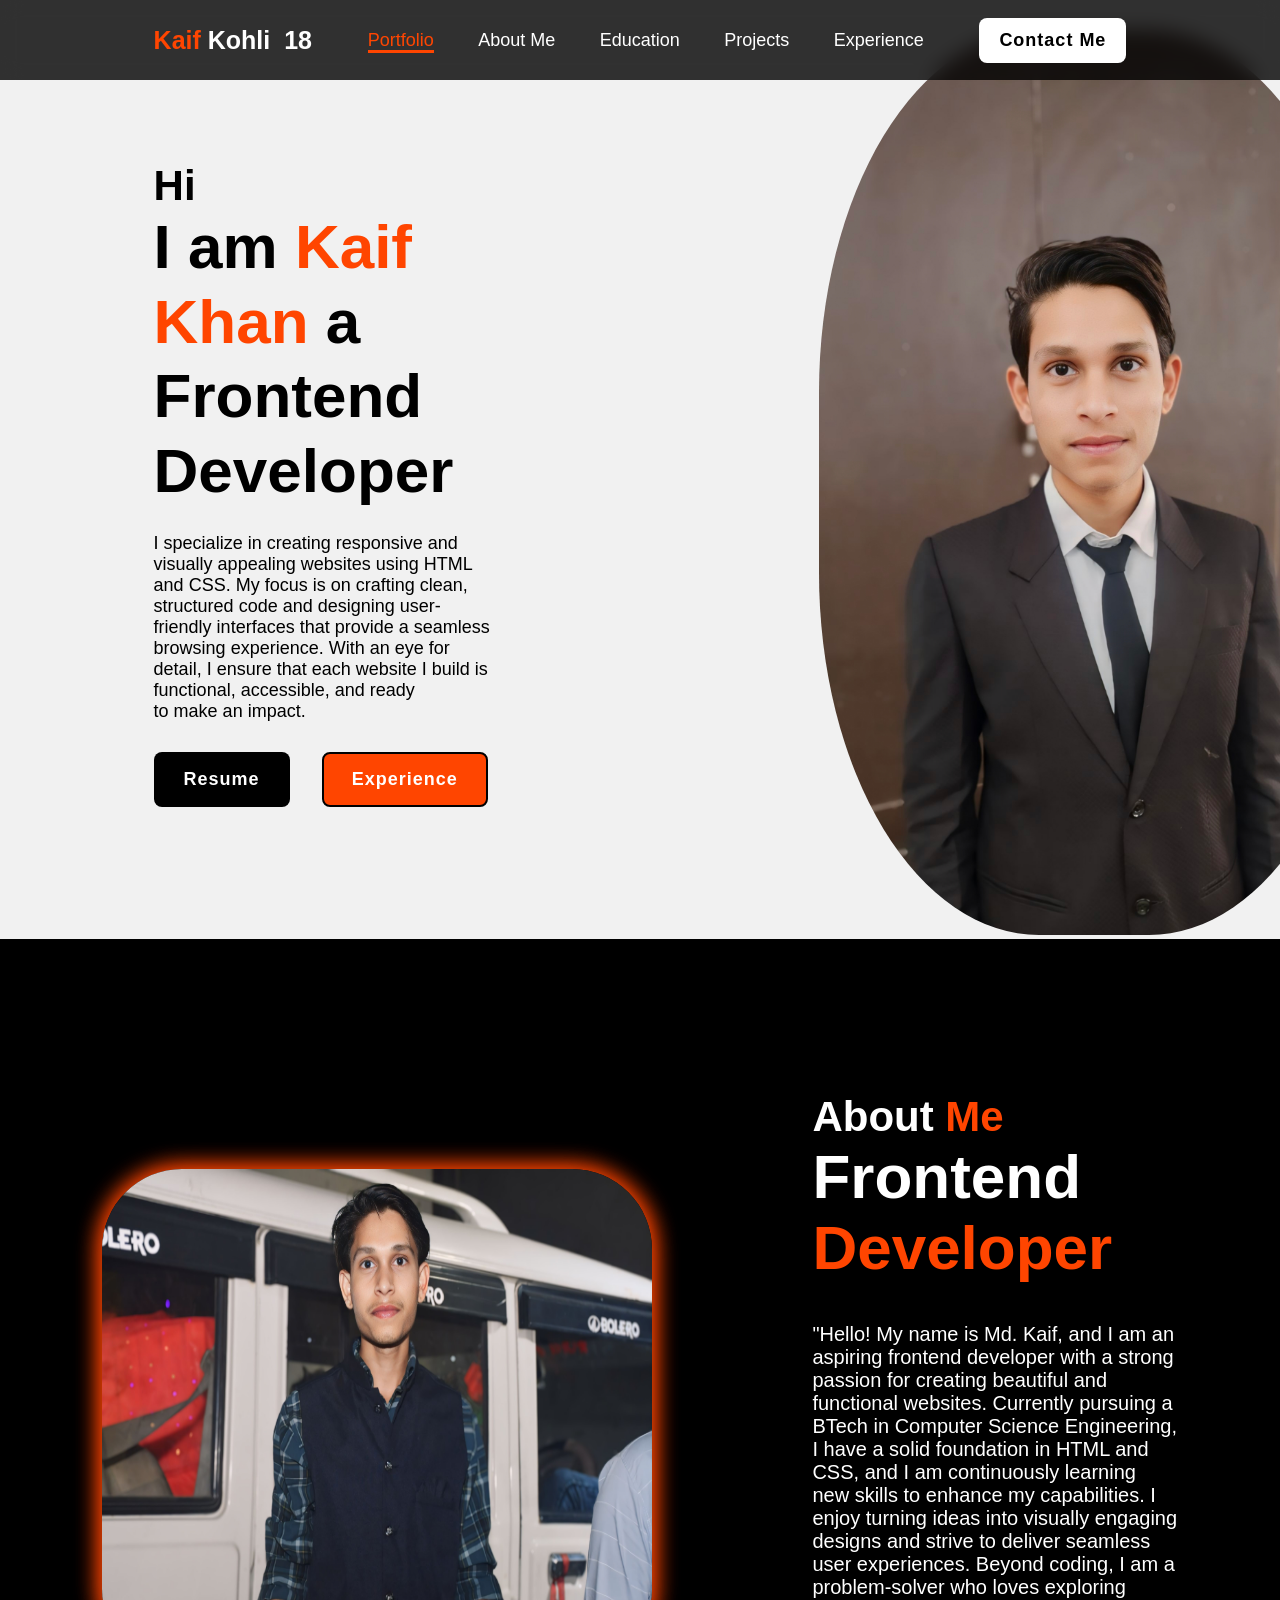
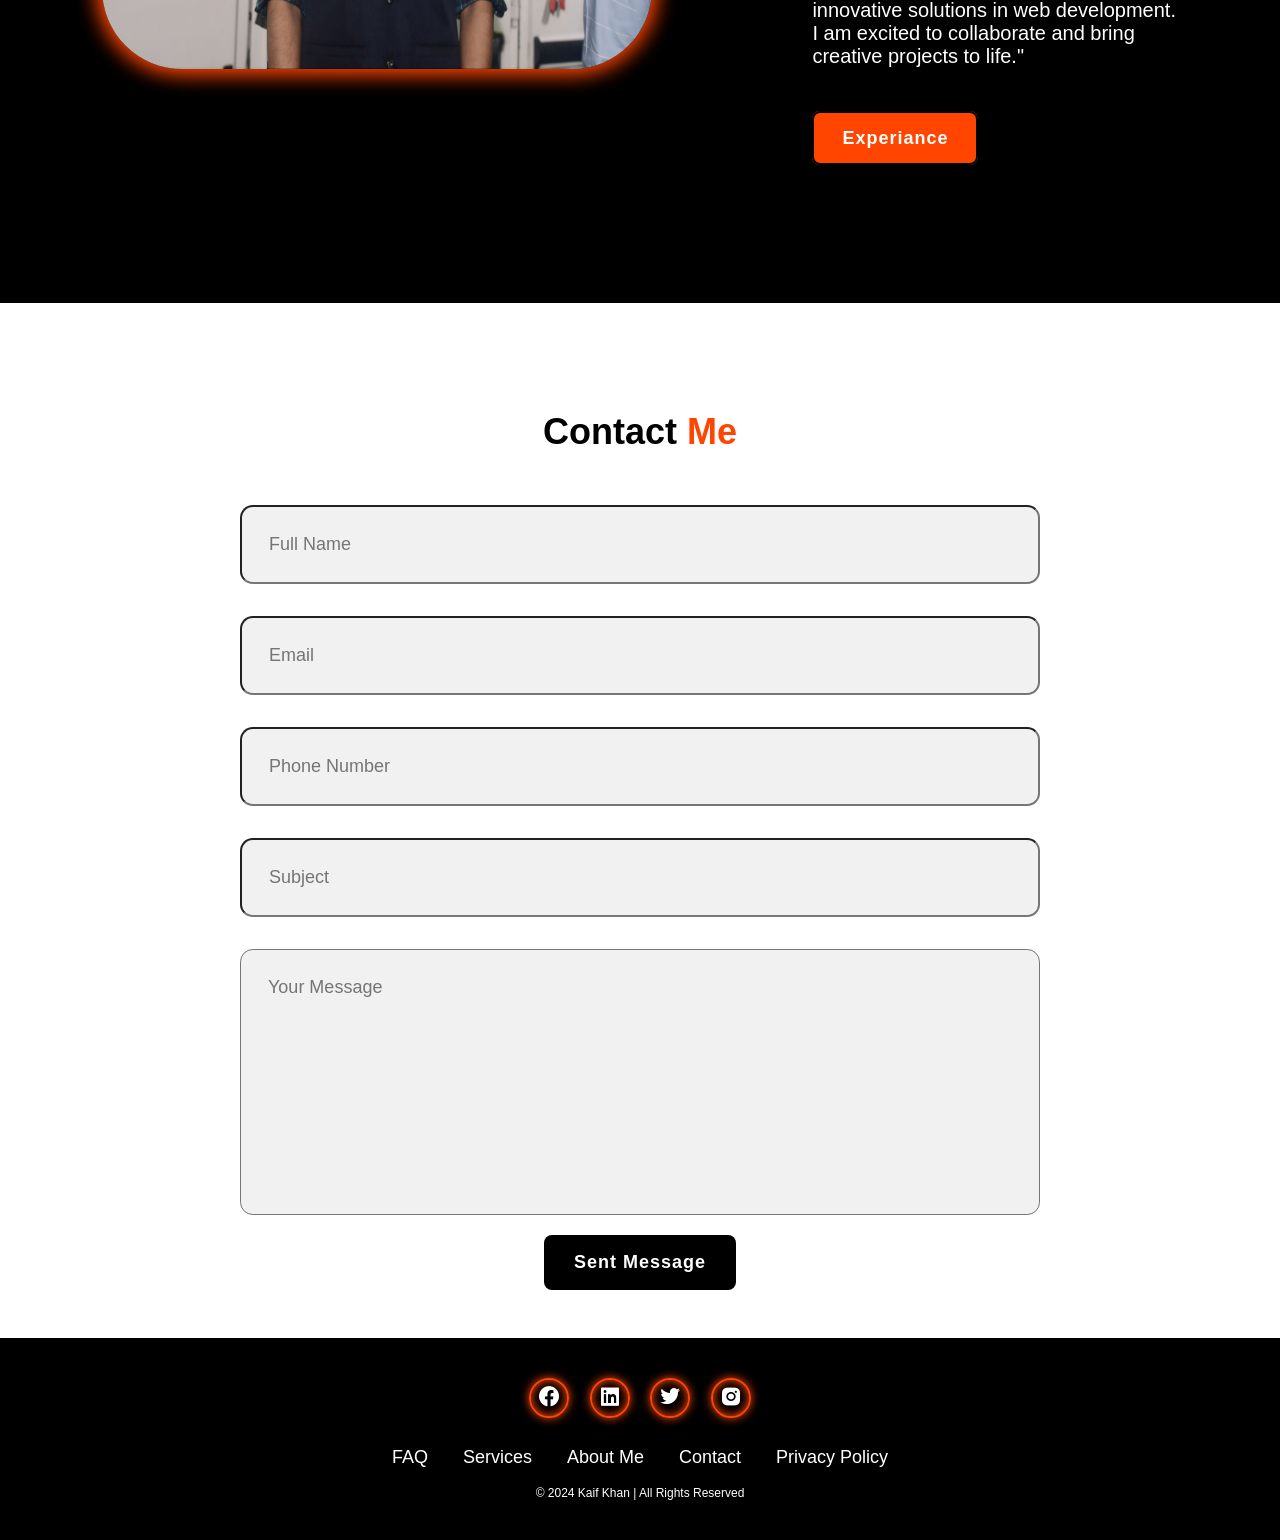
==== index.html @ a58e53d4 "Upload Portfolio" ====
<!DOCTYPE html>
<html lang="en">
<head>
    <meta charset="UTF-8">
    <meta name="viewport" content="width=device-width, initial-scale=1.0">
    <title>Kaif Portfolio</title>
    <link href="images/2.jpg" rel="icon"/>
    <link rel="stylesheet" href="style.css">
    <link href='https://unpkg.com/boxicons@2.1.4/css/boxicons.min.css' rel='stylesheet'>
</head>
<body>
    <header class="header">
        <a href="#" class="logo"><span>Kaif</span>&nbsp;Kohli &nbsp;18</a>

        <nav class="navbar">
            <a href="#port" class="active">Portfolio</a>
            <a href="#about">About Me</a>
            <a href="#">Education</a>
            <a href="#">Projects</a>
            <a href="#">Experience</a>
        </nav>

        <a href="#contact" class="contact">Contact Me</a>
    </header>

    <section id="port">
    <section class="home">
        <div class="home-content">
            <h3>Hi</h3>

            <h1>I am <span>Kaif Khan</span>&nbsp;a Frontend Developer</h1>

            <p>I specialize in creating responsive and visually appealing websites using HTML and CSS. My focus is on crafting clean, structured code and designing user-friendly interfaces that provide a seamless browsing experience. With an eye for detail, I ensure that each website I build is functional, accessible, and ready to make an impact.</p>

            <div class="btn-box">
                <button class="btn-1">Resume</button>
                <button class="btn-2">Experience</button>
            </div>
        </div>
        <div class="img-box">
            <img src="images/4.jpg" width="100%" height="100%" alt="kaif image">
        </div>
    </section>
    </section>

    <section id="about">
    <section class="about">
        <div class="about-img">
            <img src="images/3.jpg" width="100%" height="500px" alt="Kohli image">
        </div>

       
        <div class="about-content">
        <h2 class="heading">About <span>Me</span></h2>
        <h3>Frontend <span>Developer</span></h3>
        <p>"Hello! My name is Md. Kaif, and I am an aspiring frontend developer with a strong passion for creating beautiful and functional websites. Currently pursuing a BTech in Computer Science Engineering, I have a solid foundation in HTML and CSS, and I am continuously learning new skills to enhance my capabilities.

        I enjoy turning ideas into visually engaging designs and strive to deliver seamless user experiences. Beyond coding, I am a problem-solver who loves exploring innovative solutions in web development. I am excited to collaborate and bring creative projects to life."</p>
        <a href="#" class="btn-2">Experiance</a>
        </div>
        </section>
    </section>

    <section id="contact">
    <section class="contact-form">
        <h2 class="contact-me">Contact <span>Me</span></h2>

        <form action="#">
            <div class="input-box">
                <input type="text" placeholder="Full Name">
                <input type="email" placeholder="Email">
            </div>

            <div class="input-box">
                <input type="number" placeholder="Phone Number">
                <input type="text" placeholder="Subject">
            </div>

            <textarea name="" id="" cols="5" rows="10" placeholder="Your Message"></textarea>
            <input type="submit" value="Sent Message" class="btn-1">
        </form>
        </section>
    </section>

    <footer class="footer">

        <div class="social">
            <a href="# "><i class='bx bxl-facebook-circle'></i></a>
            <a href="#"><i class='bx bxl-linkedin-square' ></i></a>
            <a href="#"><i class='bx bxl-twitter' ></i></a>
            <a href="#"><i class='bx bxl-instagram-alt' ></i></a>
        </div>

        <ul class="list">
            <li>
                <a href="#">FAQ</a>
            </li>
            <li>
                <a href="#">Services</a>
            </li>
            <li>
                <a href="#">About Me</a>
            </li>
            <li>
                <a href="#">Contact</a>
            </li>
            <li>
                <a href="#">Privacy Policy</a>
            </li>
        </ul>

        <p class="copyright">&copy; 2024 Kaif Khan | All Rights Reserved</p>
    </footer>
</body>
</html>
---- style.css ----
*{
    margin: 0;
    padding: 0;
    box-sizing: border-box;
    font-family: 'poppins', sans-serif;
    text-decoration: none;
    list-style: none;
}

.header{
    position: fixed;
    top: 0;
    left: 0;
    width: 100%;
    height: 80px;
    padding: 35px 12%;
    background: rgba(0, 0, 0, 0.8);
    backdrop-filter: blur(10px);
    display: flex;
    justify-content: space-between;
    align-items: center;
    z-index: 100;
}

.logo{
    font-size: 25px;
    color: white;
    font-weight: 600;
    transition: 0.3s ease;
}

.logo:hover{
    color: rgb(255, 69, 0);
    text-shadow: 0 0 25px orangered, 0 0 50px orangered;
    transform: scale(1.2);
}

span{
    color: orangered;
}

.navbar a{
    font-size: 18px;
    color: white;
    font-weight: 500;
    margin: 0 20px;
    border-bottom: 3px solid transparent;
    transition: 0.3s ease;
}

.navbar a:hover, .navbar a.active{
    color: orangered;
    border-bottom: 3px solid orangered;
}

.contact{
    padding: 10px 18px;
    background-color: white;
    color: black;
    border: 2px solid transparent;
    border-radius: 8px;
    font-size: 18px;
    letter-spacing: 1px;
    font-weight: 600;
    transition: 0.3s ease;
}

.contact:hover{
    background-color: orangered;
    box-shadow: 0 0 25px orangered;
    color: white;
}

.home{
    width: 100%;
    min-height: 100vh;
    background: rgb(241, 241, 241);
    display: flex;
    align-items: center;
    gap: 20em;
    padding: 30px 12% 0;
}

.home-content{
    max-width: 800px;
}
.home-content h3{
    font-size: 42px;
}
.home-content h1{
    font-size: 62px;
    line-height: 1.2;
}
.home-content p{
    font-size: 18px;
    margin: 25px 0 30px;
}

.btn-box{
    width: 345px;
    display: flex;
    gap: 2em;
}
.btn-1{
    padding: 15px 28px;
    background-color: black;
    color: white;
    border: 2px solid transparent;
    border-radius: 8px;
    font-size: 18px;
    letter-spacing: 1px;
    font-weight: 600;
    transition: 0.3s ease;
    cursor: pointer;
}
.btn-1:hover{
    background-color: white;
    color: black;
    border: 2px solid black;
}

.btn-2{
    padding: 15px 28px;
    background-color: orangered;
    color: white;
    border: 2px solid black;
    border-radius: 8px;
    font-size: 18px;
    letter-spacing: 1px;
    font-weight: 600;
    transition: 0.3s ease;
    cursor: pointer;
}
.btn-2:hover{
    background-color: white;
    color: orangered;
}

.img-box img{
    border-radius: 40%;
    width: 550px;
}

::-webkit-scrollbar{
    width: 15px;
}
::-webkit-scrollbar-thumb{
    background-color: orangered;
}
::-webkit-scrollbar-track{
    background-color: rgba(0,0,0,0.6);
    width: 50px;
}

.about{
    display: flex;
    justify-content: center;
    align-items: center;
    padding: 12% 8%;
    gap: 10em;
    background: black;
}

.about-img img{
    position: relative;
    width: 550px;
    box-shadow: 0 0 25px orangered, 0 0 25px orangered;
    border-radius: 80px;
}
.about-content h2{
    text-align: left;
    color: white;
    font-size: 42px;
}
.about-content h3{
    font-size: 62px;
    color: white;
}
.about-content p{
    color: white;
    font-size: 20px;
    margin: 2em 0 3em;
}

.contact-form h2{
    text-align: center;
    margin-top: 3em;
    margin-bottom: 1em;
    font-size: 36px;
}
.contact-form form{
    max-width: 50em;
    margin: 1rem auto;
    text-align: center;
    margin-bottom: 3em;
}
.contact-form form .input-box{
    display: flex;
    justify-content: center;
    flex-wrap: wrap;
}

.contact-form form .input-box input, .contact-form form textarea{
    width: 100%;
    padding: 1.5em;
    font-size: 18px;
    color: black;
    background: rgb(241, 241, 241);
    border-radius: .8rem;
    margin: 1rem 0;
    resize: none;
}

.footer{
    position: relative;
    bottom: 0;
    width: 100%;
    padding: 40px 0;
    background-color: black;
}
.footer .social{
    text-align: center;
    padding-bottom: 25px;
    color: white;
}
.footer .social a{
    font-size: 24px;
    color: white;
    border: 2px solid orangered;
    width: 40px;
    height: 40px;
    line-height: 38px;
    display: inline-block;
    text-align: center;
    border-radius: 50%;
    margin: 0 8px;
    box-shadow: inset 0 0 10px orangered, 0 0 10px orangered;
    transition: 0.3s ease;
}
.footer .social a:hover{
    transform: scale(1.2)translateY(-10px);
    color: orangered;
    border: 2px solid orangered;
}
.footer ul{
    margin-top: 0;
    padding: 0;
    font-size: 18px;
    line-height: 1.6;
    margin-bottom: 0;
    text-align: center;
}
.footer ul li a{
    color: white;
    border-bottom: 3px solid transparent;
    transition: 0.3s ease;
}
.footer ul li a:hover{
    border-bottom: 3px solid orangered;
}
.footer ul li{
    display: inline-block;
    padding: 0 15px;
}
.footer .copyright{
    margin-top: 15px;
    text-align: center;
    font-size: 12px;
    color: white;
}
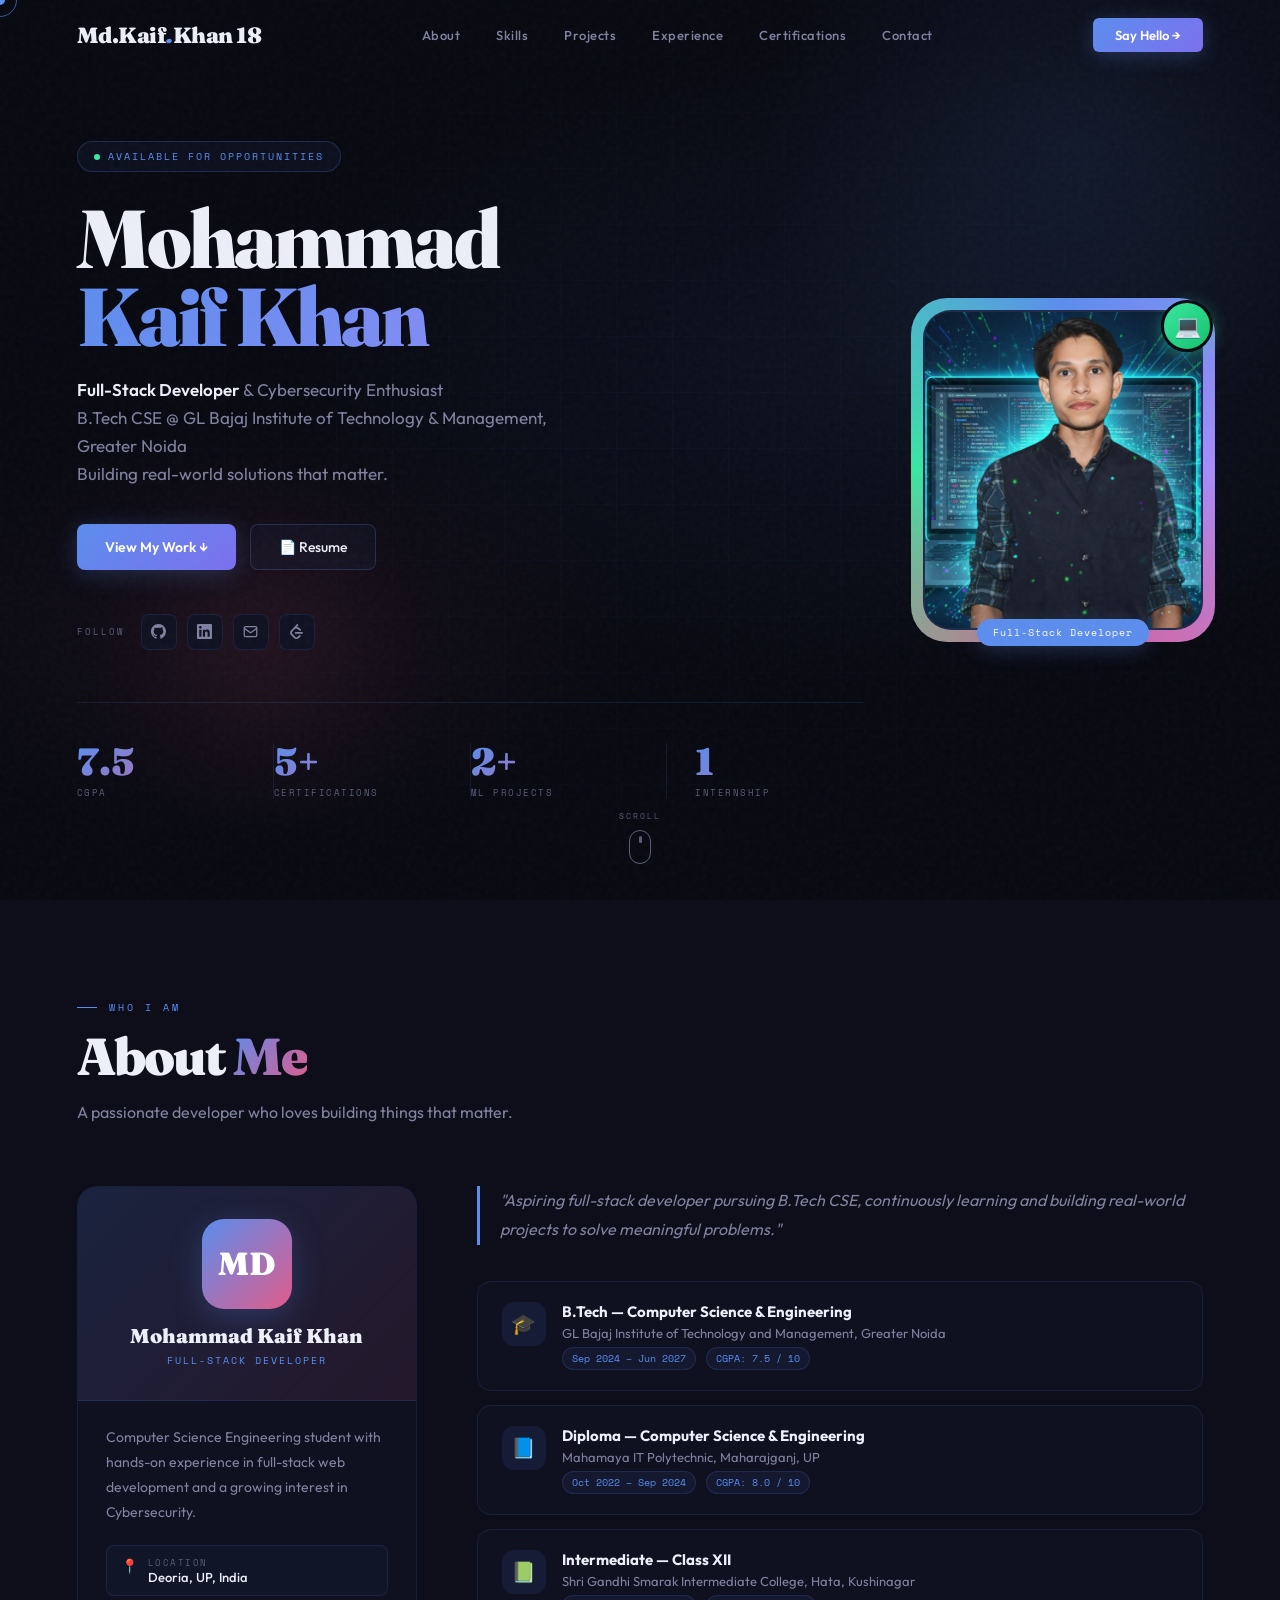
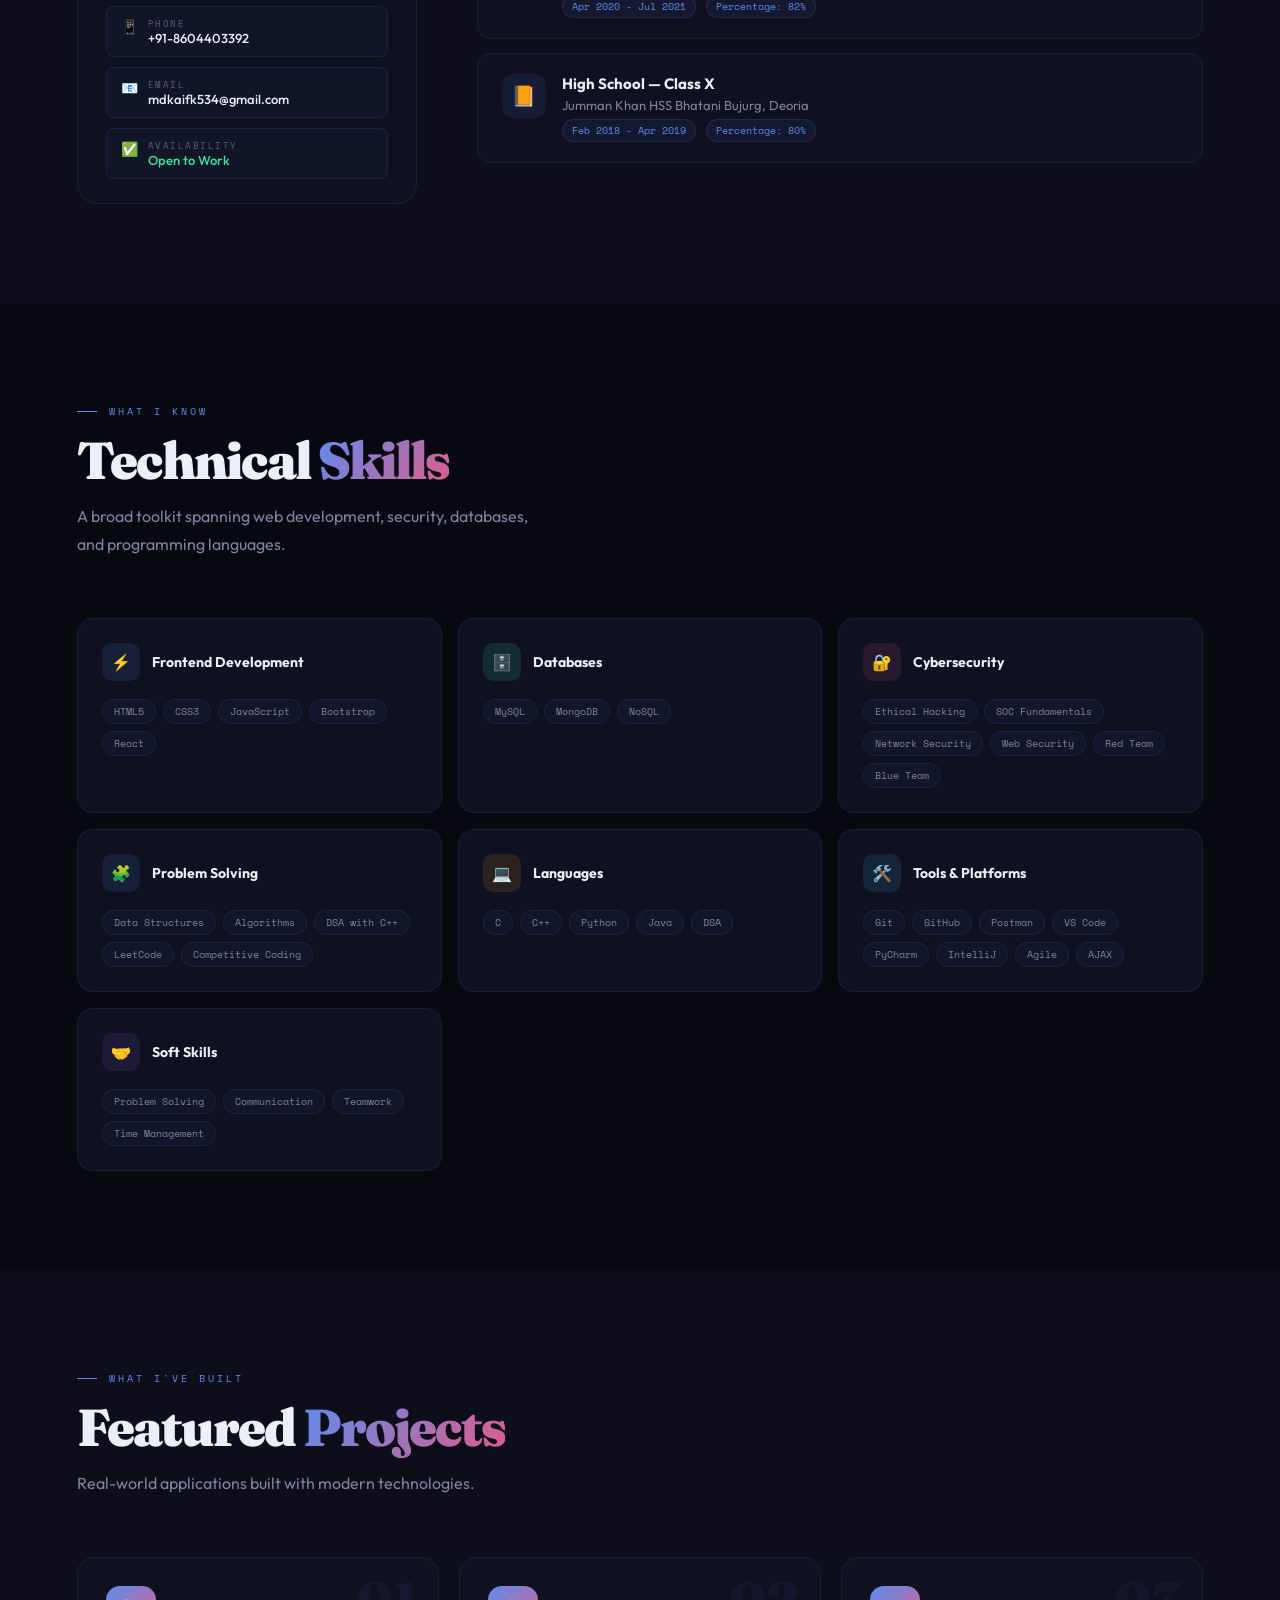
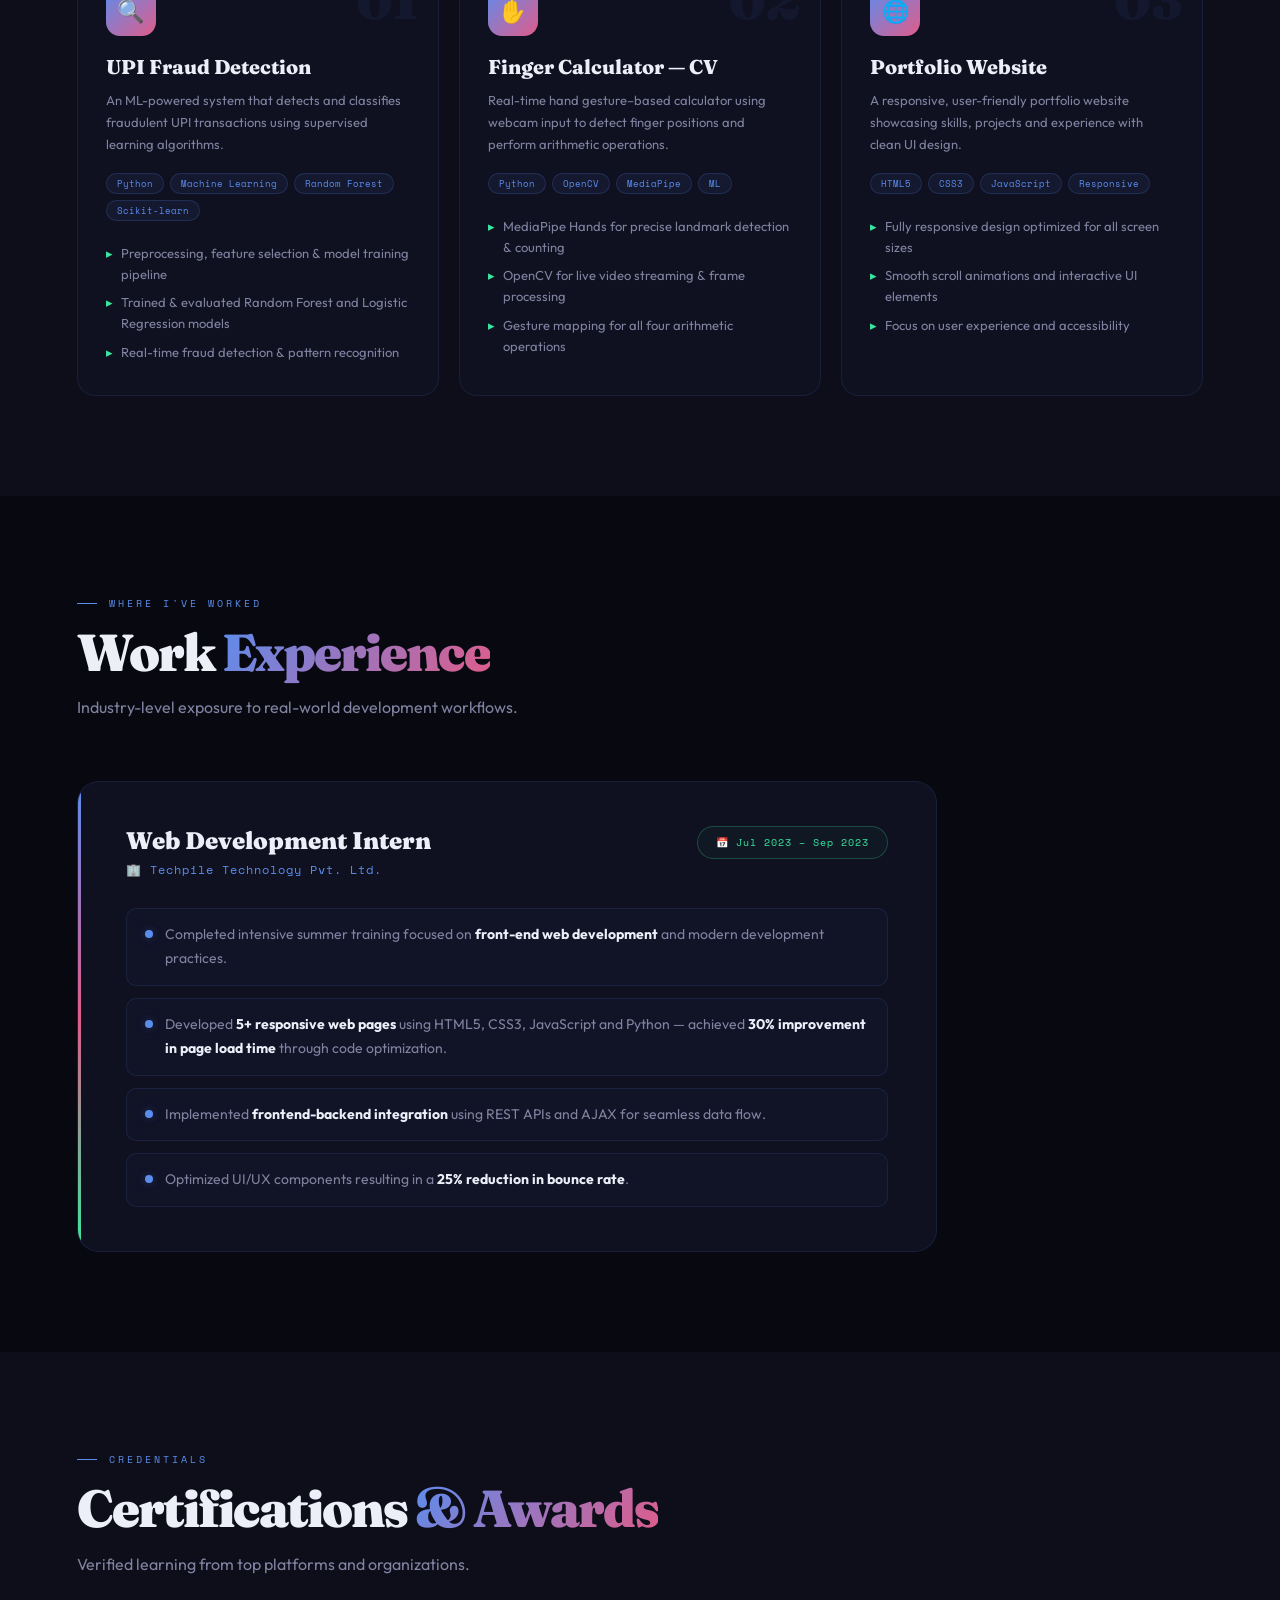
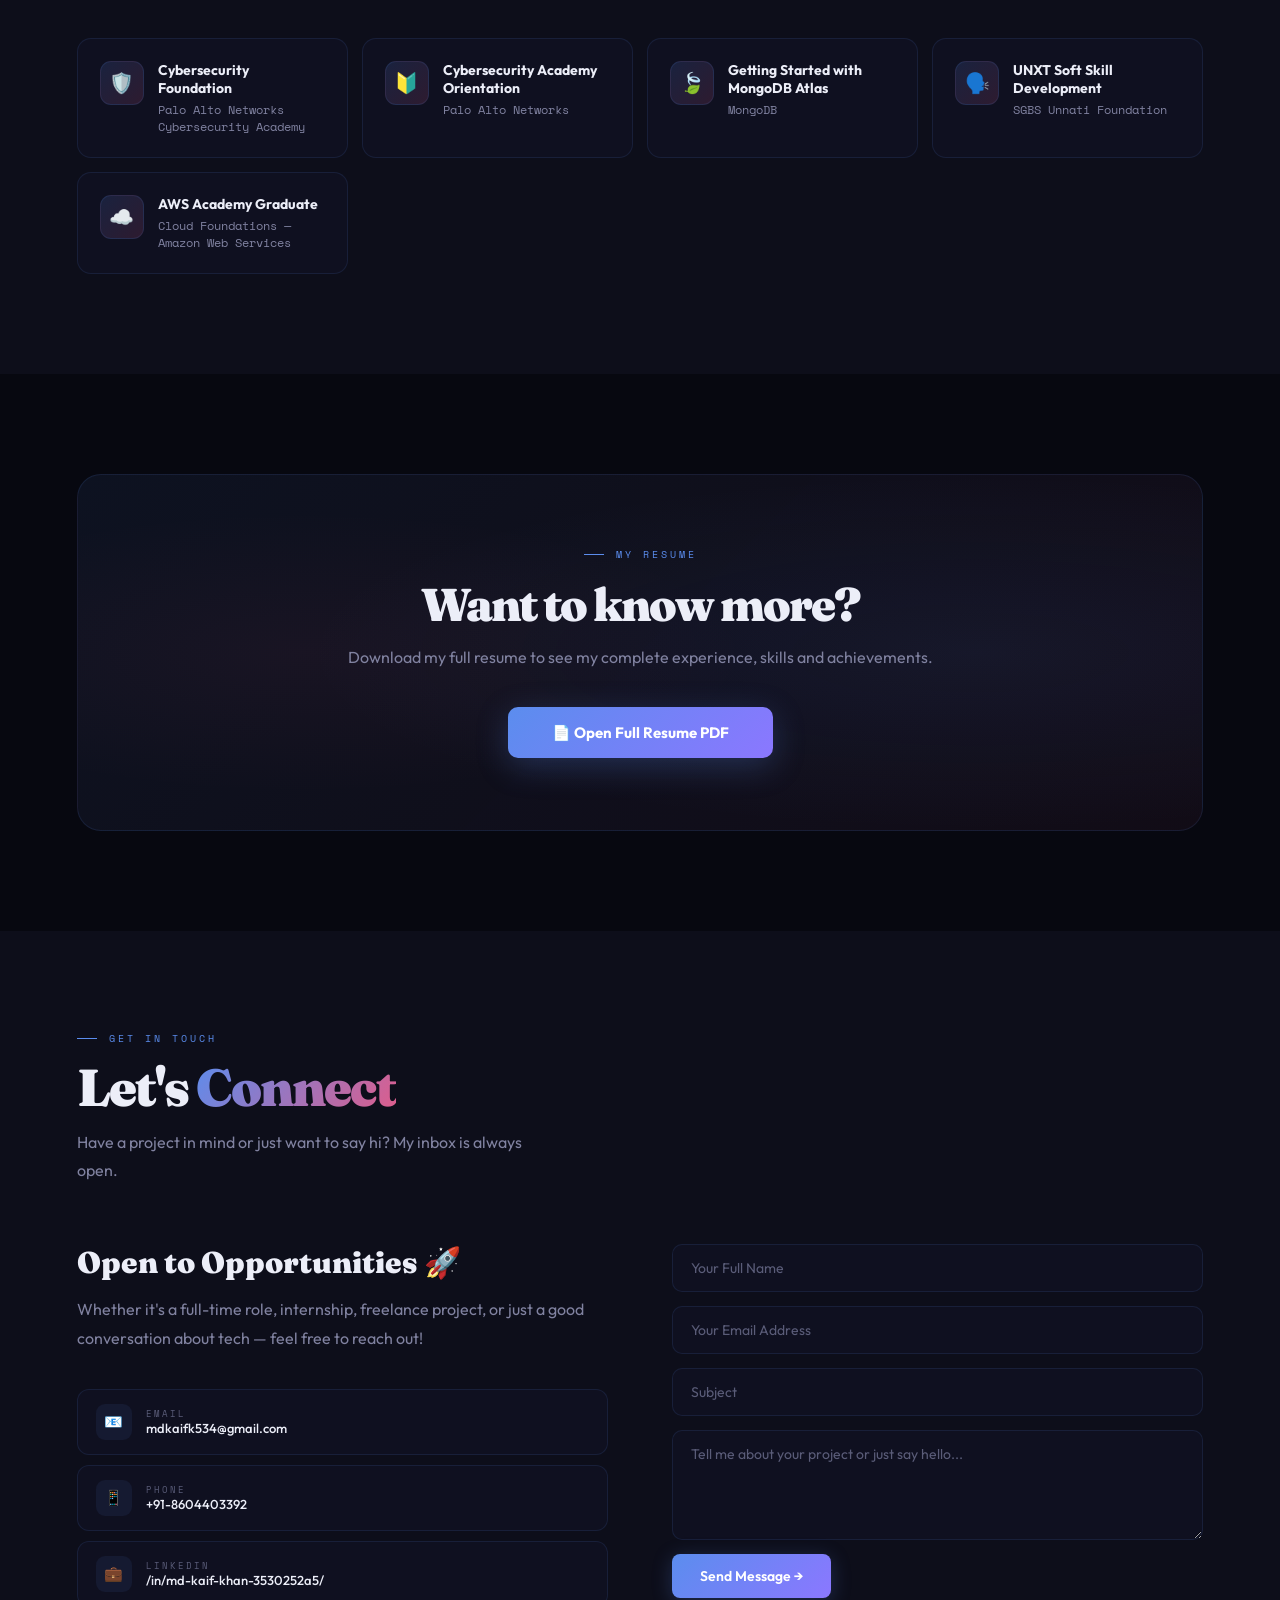
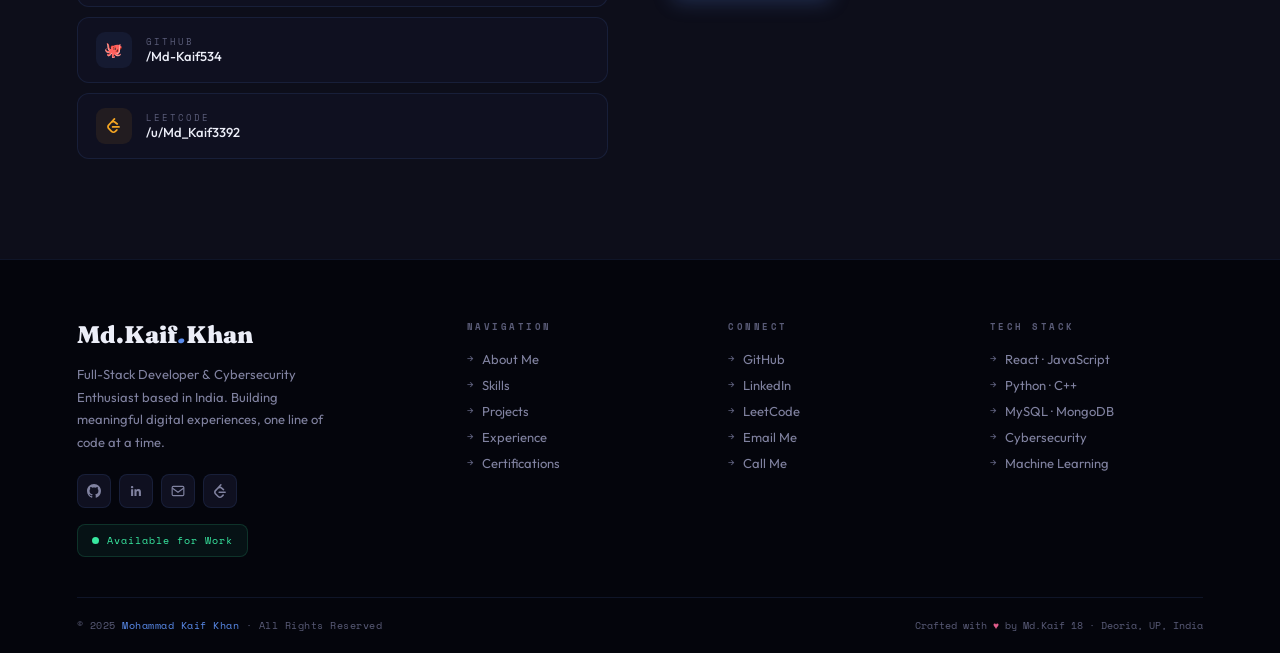
==== commit 91a99dd1: "Updated portfolio - added education, skills, leetcode" ====
--- a/index.html
+++ b/index.html
@@ -1,115 +1,1530 @@
 <!DOCTYPE html>
 <html lang="en">
 <head>
-    <meta charset="UTF-8">
-    <meta name="viewport" content="width=device-width, initial-scale=1.0">
-    <title>Kaif Portfolio</title>
-    <link href="images/2.jpg" rel="icon"/>
-    <link rel="stylesheet" href="style.css">
-    <link href='https://unpkg.com/boxicons@2.1.4/css/boxicons.min.css' rel='stylesheet'>
+<meta charset="UTF-8">
+<meta name="viewport" content="width=device-width, initial-scale=1.0">
+<title>Mohammad Kaif Khan — Portfolio</title>
+<link rel="icon" type="image/svg+xml" href="data:image/svg+xml,%3Csvg xmlns='http://www.w3.org/2000/svg' viewBox='0 0 64 64'%3E%3Cdefs%3E%3ClinearGradient id='bg' x1='0%25' y1='0%25' x2='100%25' y2='100%25'%3E%3Cstop offset='0%25' style='stop-color:%235b8dee'/%3E%3Cstop offset='100%25' style='stop-color:%23e05c8a'/%3E%3C/linearGradient%3E%3ClinearGradient id='ring' x1='0%25' y1='0%25' x2='100%25' y2='100%25'%3E%3Cstop offset='0%25' style='stop-color:%2338e8a0'/%3E%3Cstop offset='100%25' style='stop-color:%235b8dee'/%3E%3C/linearGradient%3E%3C/defs%3E%3Ccircle cx='32' cy='32' r='31' fill='none' stroke='url(%23ring)' stroke-width='2'/%3E%3Ccircle cx='32' cy='32' r='28' fill='url(%23bg)'/%3E%3Ctext x='32' y='38' font-family='Georgia, serif' font-size='20' font-weight='900' fill='white' text-anchor='middle' letter-spacing='-1'%3EMK%3C/text%3E%3C/svg%3E">
+<link href="https://fonts.googleapis.com/css2?family=Outfit:wght@300;400;500;600;700;800;900&family=Space+Mono:wght@400;700&family=Fraunces:ital,opsz,wght@0,9..144,300;0,9..144,700;0,9..144,900;1,9..144,400&display=swap" rel="stylesheet">
+<style>
+  :root {
+    --bg: #070810;
+    --surface: #0d0e1a;
+    --surface2: #12132200;
+    --card: #0f1020;
+    --accent: #5b8dee;
+    --accent2: #e05c8a;
+    --accent3: #38e8a0;
+    --accent4: #f5a623;
+    --text: #eceef8;
+    --muted: #5a5c78;
+    --muted2: #8082a0;
+    --border: rgba(91,141,238,0.12);
+    --border2: rgba(91,141,238,0.22);
+    --glow: rgba(91,141,238,0.25);
+    --glow2: rgba(224,92,138,0.2);
+  }
+
+  *, *::before, *::after { margin:0; padding:0; box-sizing:border-box; }
+  html { scroll-behavior: smooth; }
+
+  body {
+    background: var(--bg);
+    color: var(--text);
+    font-family: 'Outfit', sans-serif;
+    overflow-x: hidden;
+    cursor: none;
+  }
+
+  /* ── CURSOR ── */
+  .cursor {
+    width: 10px; height: 10px;
+    background: var(--accent);
+    border-radius: 50%;
+    position: fixed;
+    pointer-events: none;
+    z-index: 9999;
+    transition: transform 0.1s ease, background 0.2s;
+    transform: translate(-50%, -50%);
+    mix-blend-mode: screen;
+  }
+  .cursor-ring {
+    width: 34px; height: 34px;
+    border: 1.5px solid rgba(91,141,238,0.6);
+    border-radius: 50%;
+    position: fixed;
+    pointer-events: none;
+    z-index: 9998;
+    transition: all 0.15s ease;
+    transform: translate(-50%, -50%);
+  }
+  .cursor.hovered { transform: translate(-50%,-50%) scale(2.5); background: var(--accent2); }
+  .cursor-ring.hovered { transform: translate(-50%,-50%) scale(1.6); border-color: var(--accent2); opacity:0.6; }
+
+  /* ── NOISE ── */
+  body::after {
+    content: '';
+    position: fixed; inset: 0;
+    background-image: url("data:image/svg+xml,%3Csvg viewBox='0 0 200 200' xmlns='http://www.w3.org/2000/svg'%3E%3Cfilter id='n'%3E%3CfeTurbulence type='fractalNoise' baseFrequency='0.85' numOctaves='4'/%3E%3C/filter%3E%3Crect width='100%25' height='100%25' filter='url(%23n)' opacity='0.035'/%3E%3C/svg%3E");
+    pointer-events: none;
+    z-index: 9000;
+  }
+
+  /* ── NAV ── */
+  nav {
+    position: fixed; top: 0; left: 0; right: 0;
+    padding: 18px 6%;
+    display: flex; align-items: center; justify-content: space-between;
+    z-index: 500;
+    transition: all 0.4s;
+  }
+  nav.scrolled {
+    background: rgba(7,8,16,0.88);
+    backdrop-filter: blur(24px);
+    border-bottom: 1px solid var(--border);
+    padding: 14px 6%;
+  }
+  .nav-logo {
+    font-family: 'Fraunces', serif;
+    font-size: 22px;
+    font-weight: 900;
+    color: var(--text);
+    text-decoration: none;
+    letter-spacing: -0.5px;
+  }
+  .nav-logo em { color: var(--accent); font-style: italic; }
+  .nav-links { display: flex; gap: 36px; }
+  .nav-links a {
+    font-family: 'Outfit', sans-serif;
+    font-size: 13px;
+    color: var(--muted2);
+    text-decoration: none;
+    font-weight: 500;
+    letter-spacing: 0.5px;
+    transition: color 0.2s;
+    position: relative;
+  }
+  .nav-links a::after {
+    content: '';
+    position: absolute; bottom: -4px; left: 0;
+    width: 0; height: 1.5px;
+    background: linear-gradient(90deg, var(--accent), var(--accent2));
+    transition: width 0.3s;
+  }
+  .nav-links a:hover { color: var(--text); }
+  .nav-links a:hover::after { width: 100%; }
+  .nav-cta {
+    padding: 9px 22px;
+    background: linear-gradient(135deg, var(--accent), #7b6fee);
+    color: white;
+    border-radius: 6px;
+    font-size: 13px;
+    font-weight: 600;
+    text-decoration: none;
+    transition: all 0.3s;
+    box-shadow: 0 4px 20px var(--glow);
+  }
+  .nav-cta:hover { transform: translateY(-2px); box-shadow: 0 8px 30px var(--glow); }
+
+  /* ── HERO ── */
+  #hero {
+    min-height: 100vh;
+    display: flex; align-items: center;
+    padding: 100px 6% 60px;
+    position: relative;
+    overflow: hidden;
+  }
+
+  /* Animated background */
+  .hero-bg {
+    position: absolute; inset: 0;
+    background:
+      radial-gradient(ellipse 80% 60% at 70% 40%, rgba(91,141,238,0.07) 0%, transparent 60%),
+      radial-gradient(ellipse 50% 40% at 20% 70%, rgba(224,92,138,0.05) 0%, transparent 60%);
+  }
+  .hero-grid {
+    position: absolute; inset: 0;
+    background-image:
+      linear-gradient(rgba(91,141,238,0.035) 1px, transparent 1px),
+      linear-gradient(90deg, rgba(91,141,238,0.035) 1px, transparent 1px);
+    background-size: 56px 56px;
+    mask-image: radial-gradient(ellipse 80% 80% at 50% 50%, black 0%, transparent 100%);
+  }
+  .hero-orb1 {
+    position: absolute; width: 700px; height: 700px;
+    background: radial-gradient(circle, rgba(91,141,238,0.1), transparent 65%);
+    right: -150px; top: -200px; border-radius: 50%;
+    animation: orb-drift 12s ease-in-out infinite;
+  }
+  .hero-orb2 {
+    position: absolute; width: 400px; height: 400px;
+    background: radial-gradient(circle, rgba(224,92,138,0.07), transparent 65%);
+    bottom: 50px; left: 5%;
+    border-radius: 50%;
+    animation: orb-drift 16s ease-in-out infinite reverse;
+  }
+  @keyframes orb-drift {
+    0%,100% { transform: translate(0,0); }
+    33% { transform: translate(20px,-30px); }
+    66% { transform: translate(-15px, 20px); }
+  }
+
+  /* Hero two-column */
+  .hero-layout {
+    position: relative; z-index: 1;
+    width: 100%;
+    display: grid;
+    grid-template-columns: 1fr auto;
+    gap: 60px;
+    align-items: center;
+  }
+  .hero-left {}
+  .hero-badge {
+    display: inline-flex; align-items: center; gap: 8px;
+    padding: 7px 16px;
+    border: 1px solid var(--border2);
+    border-radius: 100px;
+    background: rgba(91,141,238,0.06);
+    font-family: 'Space Mono', monospace;
+    font-size: 10px;
+    color: var(--accent);
+    letter-spacing: 2px;
+    text-transform: uppercase;
+    margin-bottom: 28px;
+  }
+  .hero-badge .dot {
+    width: 6px; height: 6px;
+    background: var(--accent3);
+    border-radius: 50%;
+    animation: pulse 2s infinite;
+  }
+  @keyframes pulse {
+    0%,100% { opacity:1; box-shadow: 0 0 0 0 rgba(56,232,160,0.4); }
+    50% { opacity:0.8; box-shadow: 0 0 0 6px rgba(56,232,160,0); }
+  }
+  .hero-name {
+    font-family: 'Fraunces', serif;
+    font-size: clamp(46px, 7vw, 82px);
+    font-weight: 900;
+    line-height: 0.95;
+    letter-spacing: -3px;
+    margin-bottom: 20px;
+  }
+  .hero-name .first { display: block; color: var(--text); }
+  .hero-name .last {
+    display: block;
+    background: linear-gradient(125deg, var(--accent) 0%, #a78bfa 50%, var(--accent2) 100%);
+    -webkit-background-clip: text; -webkit-text-fill-color: transparent;
+    background-clip: text;
+    background-size: 200% 100%;
+    animation: gradient-shift 4s ease infinite;
+  }
+  @keyframes gradient-shift {
+    0% { background-position: 0% 50%; }
+    50% { background-position: 100% 50%; }
+    100% { background-position: 0% 50%; }
+  }
+  .hero-tagline {
+    font-size: 17px;
+    color: var(--muted2);
+    font-weight: 400;
+    line-height: 1.65;
+    margin-bottom: 36px;
+    max-width: 480px;
+  }
+  .hero-tagline strong { color: var(--text); font-weight: 600; }
+  .hero-actions { display: flex; gap: 14px; flex-wrap: wrap; margin-bottom: 44px; }
+  .btn-primary {
+    padding: 13px 28px;
+    background: linear-gradient(135deg, var(--accent), #7b6fee);
+    color: white;
+    border: none; border-radius: 8px;
+    font-size: 14px; font-weight: 600;
+    cursor: none; text-decoration: none;
+    transition: all 0.3s;
+    box-shadow: 0 4px 24px var(--glow);
+    display: inline-flex; align-items: center; gap: 8px;
+  }
+  .btn-primary:hover { transform: translateY(-2px); box-shadow: 0 10px 36px var(--glow); }
+  .btn-ghost {
+    padding: 13px 28px;
+    border: 1px solid var(--border2);
+    background: rgba(91,141,238,0.04);
+    color: var(--text);
+    border-radius: 8px;
+    font-size: 14px; font-weight: 500;
+    cursor: none; text-decoration: none;
+    transition: all 0.3s;
+    display: inline-flex; align-items: center; gap: 8px;
+  }
+  .btn-ghost:hover { border-color: var(--accent); background: rgba(91,141,238,0.1); }
+
+  .hero-socials { display: flex; align-items: center; gap: 10px; }
+  .hero-socials-label {
+    font-family: 'Space Mono', monospace;
+    font-size: 9px;
+    color: var(--muted);
+    letter-spacing: 2px;
+    text-transform: uppercase;
+    margin-right: 6px;
+  }
+  .s-link {
+    width: 36px; height: 36px;
+    border: 1px solid var(--border);
+    border-radius: 8px;
+    display: flex; align-items: center; justify-content: center;
+    color: var(--muted2);
+    text-decoration: none;
+    font-size: 15px;
+    transition: all 0.25s;
+    background: var(--card);
+  }
+  .s-link:hover { border-color: var(--accent); color: var(--accent); transform: translateY(-2px); background: rgba(91,141,238,0.1); }
+  .s-link.leetcode:hover { border-color: var(--accent4); color: var(--accent4); background: rgba(245,166,35,0.1); }
+
+  /* Hero stats strip */
+  .hero-stats {
+    display: flex; gap: 0;
+    margin-top: 52px;
+    padding-top: 40px;
+    border-top: 1px solid var(--border);
+  }
+  .stat-block {
+    flex: 1;
+    padding: 0 28px 0 0;
+    border-right: 1px solid var(--border);
+  }
+  .stat-block:last-child { border-right: none; padding-right: 0; padding-left: 28px; }
+  .stat-block:first-child { padding-left: 0; }
+  .stat-n {
+    font-family: 'Fraunces', serif;
+    font-size: 38px;
+    font-weight: 900;
+    line-height: 1;
+    background: linear-gradient(135deg, var(--accent), var(--accent2));
+    -webkit-background-clip: text; -webkit-text-fill-color: transparent;
+    background-clip: text;
+  }
+  .stat-l {
+    font-family: 'Space Mono', monospace;
+    font-size: 9px;
+    color: var(--muted);
+    letter-spacing: 1.5px;
+    text-transform: uppercase;
+    margin-top: 5px;
+  }
+
+  /* ── HERO PHOTO ── */
+  .hero-photo-wrap {
+    position: relative;
+    width: 280px;
+    flex-shrink: 0;
+  }
+  .hero-photo-ring {
+    position: absolute; inset: -12px;
+    border-radius: 36px;
+    background: conic-gradient(from 0deg, var(--accent), #a78bfa, var(--accent2), var(--accent3), var(--accent));
+    animation: spin-ring 6s linear infinite;
+    z-index: 0;
+  }
+  @keyframes spin-ring {
+    from { transform: rotate(0deg); }
+    to { transform: rotate(360deg); }
+  }
+  .hero-photo-inner {
+    position: relative; z-index: 1;
+    width: 280px; height: 320px;
+    border-radius: 28px;
+    background: var(--card);
+    border: 2px solid rgba(91,141,238,0.2);
+    overflow: hidden;
+    display: flex; align-items: center; justify-content: center;
+  }
+  .hero-photo-inner img {
+    width: 100%; height: 100%;
+    object-fit: cover;
+    object-position: top center;
+  }
+  /* Fallback avatar if no image */
+  .photo-fallback {
+    display: flex; flex-direction: column; align-items: center; gap: 8px;
+  }
+  .photo-fallback .initials {
+    font-family: 'Fraunces', serif;
+    font-size: 72px; font-weight: 900;
+    background: linear-gradient(135deg, var(--accent), var(--accent2));
+    -webkit-background-clip: text; -webkit-text-fill-color: transparent;
+    background-clip: text;
+    line-height: 1;
+  }
+  .photo-tag {
+    position: absolute;
+    bottom: -16px; left: 50%; transform: translateX(-50%);
+    background: var(--accent);
+    color: white;
+    font-family: 'Space Mono', monospace;
+    font-size: 10px;
+    padding: 6px 16px;
+    border-radius: 100px;
+    white-space: nowrap;
+    z-index: 2;
+    box-shadow: 0 4px 20px var(--glow);
+    letter-spacing: 1px;
+  }
+  .photo-badge {
+    position: absolute;
+    top: -10px; right: -10px;
+    width: 52px; height: 52px;
+    background: linear-gradient(135deg, var(--accent3), #12c26b);
+    border-radius: 50%;
+    display: flex; align-items: center; justify-content: center;
+    font-size: 22px;
+    z-index: 3;
+    box-shadow: 0 4px 16px rgba(56,232,160,0.4);
+    border: 3px solid var(--bg);
+  }
+
+  /* ── SECTIONS ── */
+  section { padding: 100px 6%; }
+  .s-tag {
+    font-family: 'Space Mono', monospace;
+    font-size: 10px;
+    color: var(--accent);
+    letter-spacing: 3px;
+    text-transform: uppercase;
+    margin-bottom: 14px;
+    display: flex; align-items: center; gap: 12px;
+  }
+  .s-tag::before { content:''; width: 20px; height: 1px; background: var(--accent); }
+  .s-title {
+    font-family: 'Fraunces', serif;
+    font-size: clamp(32px, 4.5vw, 52px);
+    font-weight: 900;
+    letter-spacing: -2px;
+    line-height: 1.05;
+    margin-bottom: 14px;
+  }
+  .s-title .hl {
+    background: linear-gradient(125deg, var(--accent), var(--accent2));
+    -webkit-background-clip: text; -webkit-text-fill-color: transparent;
+    background-clip: text;
+  }
+  .s-desc {
+    color: var(--muted2);
+    font-size: 16px;
+    font-weight: 400;
+    max-width: 460px;
+    line-height: 1.75;
+    margin-bottom: 60px;
+  }
+
+  /* ── ABOUT ── */
+  #about { background: var(--surface); }
+  .about-wrap {
+    display: grid;
+    grid-template-columns: 340px 1fr;
+    gap: 60px;
+    align-items: start;
+  }
+  .about-card {
+    background: var(--card);
+    border: 1px solid var(--border);
+    border-radius: 20px;
+    overflow: hidden;
+    position: relative;
+  }
+  .about-card-top {
+    background: linear-gradient(135deg, rgba(91,141,238,0.15), rgba(224,92,138,0.1));
+    padding: 32px;
+    text-align: center;
+    position: relative;
+    border-bottom: 1px solid var(--border);
+  }
+  .about-avatar-ring {
+    width: 90px; height: 90px;
+    border-radius: 22px;
+    background: linear-gradient(135deg, var(--accent), var(--accent2));
+    display: flex; align-items: center; justify-content: center;
+    font-family: 'Fraunces', serif;
+    font-size: 32px; font-weight: 900;
+    color: white;
+    margin: 0 auto 14px;
+    box-shadow: 0 8px 32px var(--glow);
+  }
+  .about-card-name {
+    font-family: 'Fraunces', serif;
+    font-size: 20px; font-weight: 900;
+    margin-bottom: 5px;
+  }
+  .about-card-role {
+    font-family: 'Space Mono', monospace;
+    font-size: 10px; color: var(--accent);
+    letter-spacing: 2px; text-transform: uppercase;
+  }
+  .about-card-body { padding: 24px 28px; }
+  .about-card-body p {
+    font-size: 14px; color: var(--muted2);
+    line-height: 1.8; margin-bottom: 20px;
+  }
+  .info-row {
+    display: flex; flex-direction: column; gap: 10px;
+  }
+  .info-r {
+    display: flex; align-items: flex-start; gap: 10px;
+    padding: 10px 14px;
+    background: rgba(91,141,238,0.04);
+    border: 1px solid var(--border);
+    border-radius: 8px;
+  }
+  .info-r .ico { font-size: 14px; flex-shrink: 0; margin-top: 1px; }
+  .info-r .lbl {
+    font-family: 'Space Mono', monospace;
+    font-size: 9px; color: var(--muted);
+    letter-spacing: 1.5px; text-transform: uppercase;
+  }
+  .info-r .val { font-size: 13px; font-weight: 500; color: var(--text); }
+
+  .about-right {}
+  .about-right .bio {
+    font-size: 16px; color: var(--muted2); line-height: 1.85;
+    margin-bottom: 36px; font-style: italic;
+    border-left: 3px solid var(--accent);
+    padding-left: 20px;
+  }
+  .edu-cards { display: flex; flex-direction: column; gap: 14px; }
+  .edu-c {
+    background: var(--card);
+    border: 1px solid var(--border);
+    border-radius: 14px;
+    padding: 20px 24px;
+    display: flex; gap: 16px;
+    align-items: flex-start;
+    transition: all 0.25s;
+  }
+  .edu-c:hover { border-color: var(--accent); transform: translateX(4px); }
+  .edu-c .ico {
+    width: 44px; height: 44px;
+    background: rgba(91,141,238,0.1);
+    border-radius: 12px;
+    display: flex; align-items: center; justify-content: center;
+    font-size: 20px; flex-shrink: 0;
+  }
+  .edu-c h4 {
+    font-family: 'Outfit', sans-serif;
+    font-size: 15px; font-weight: 700;
+    margin-bottom: 4px;
+  }
+  .edu-c .inst { font-size: 13px; color: var(--muted2); margin-bottom: 6px; }
+  .edu-c .meta { display: flex; gap: 10px; flex-wrap: wrap; }
+  .edu-c .meta span {
+    font-family: 'Space Mono', monospace;
+    font-size: 10px; color: var(--accent);
+    background: rgba(91,141,238,0.08);
+    padding: 3px 9px; border-radius: 100px;
+    border: 1px solid rgba(91,141,238,0.15);
+  }
+
+  /* ── SKILLS ── */
+  #skills { background: var(--bg); }
+  .skills-wrap { display: grid; grid-template-columns: repeat(auto-fit, minmax(270px, 1fr)); gap: 16px; }
+  .sk-cat {
+    background: var(--card);
+    border: 1px solid var(--border);
+    border-radius: 16px;
+    padding: 24px;
+    transition: all 0.3s;
+    position: relative; overflow: hidden;
+  }
+  .sk-cat::before {
+    content: '';
+    position: absolute; inset: 0;
+    background: linear-gradient(135deg, rgba(91,141,238,0.04), transparent);
+    opacity: 0; transition: opacity 0.3s;
+  }
+  .sk-cat:hover { border-color: var(--accent); transform: translateY(-4px); box-shadow: 0 16px 48px rgba(0,0,0,0.4); }
+  .sk-cat:hover::before { opacity: 1; }
+  .sk-head {
+    display: flex; align-items: center; gap: 12px; margin-bottom: 18px;
+  }
+  .sk-ico {
+    width: 38px; height: 38px; border-radius: 10px;
+    display: flex; align-items: center; justify-content: center;
+    font-size: 16px;
+  }
+  .sk-ico.a { background: rgba(91,141,238,0.12); }
+  .sk-ico.b { background: rgba(224,92,138,0.12); }
+  .sk-ico.c { background: rgba(56,232,160,0.12); }
+  .sk-ico.d { background: rgba(245,166,35,0.12); }
+  .sk-ico.e { background: rgba(128,90,213,0.12); }
+  .sk-ico.f { background: rgba(56,189,232,0.12); }
+  .sk-name { font-size: 14px; font-weight: 700; }
+  .sk-tags { display: flex; flex-wrap: wrap; gap: 7px; }
+  .sk-t {
+    padding: 4px 11px;
+    background: rgba(91,141,238,0.05);
+    border: 1px solid var(--border);
+    border-radius: 100px;
+    font-family: 'Space Mono', monospace;
+    font-size: 10px; color: var(--muted2);
+    transition: all 0.2s;
+  }
+  .sk-t:hover { border-color: var(--accent); color: var(--accent); background: rgba(91,141,238,0.08); }
+
+  /* ── PROJECTS ── */
+  #projects { background: var(--surface); }
+  .proj-grid { display: grid; grid-template-columns: repeat(auto-fit, minmax(300px, 1fr)); gap: 20px; }
+  .proj-card {
+    background: var(--card);
+    border: 1px solid var(--border);
+    border-radius: 18px;
+    padding: 28px;
+    transition: all 0.3s;
+    position: relative; overflow: hidden;
+    cursor: none;
+  }
+  .proj-card::after {
+    content: '';
+    position: absolute; inset: 0;
+    background: linear-gradient(135deg, rgba(91,141,238,0.05), transparent 60%);
+    opacity: 0; transition: opacity 0.3s;
+  }
+  .proj-card:hover { transform: translateY(-6px); border-color: var(--accent); box-shadow: 0 20px 60px rgba(0,0,0,0.5); }
+  .proj-card:hover::after { opacity: 1; }
+  .proj-num {
+    font-family: 'Fraunces', serif;
+    font-size: 52px; font-weight: 900;
+    color: rgba(91,141,238,0.07);
+    position: absolute; top: 16px; right: 20px;
+    line-height: 1; transition: color 0.3s;
+  }
+  .proj-card:hover .proj-num { color: rgba(91,141,238,0.15); }
+  .proj-ico {
+    width: 50px; height: 50px; border-radius: 14px;
+    background: linear-gradient(135deg, var(--accent), var(--accent2));
+    display: flex; align-items: center; justify-content: center;
+    font-size: 22px; margin-bottom: 18px;
+    position: relative; z-index: 1;
+  }
+  .proj-title {
+    font-family: 'Fraunces', serif;
+    font-size: 20px; font-weight: 800;
+    margin-bottom: 10px;
+    position: relative; z-index: 1;
+  }
+  .proj-desc { font-size: 13px; color: var(--muted2); line-height: 1.7; margin-bottom: 18px; position: relative; z-index: 1; }
+  .proj-tech { display: flex; flex-wrap: wrap; gap: 6px; margin-bottom: 18px; position: relative; z-index: 1; }
+  .p-badge {
+    padding: 3px 10px;
+    background: rgba(91,141,238,0.08);
+    border: 1px solid rgba(91,141,238,0.18);
+    border-radius: 100px;
+    font-family: 'Space Mono', monospace;
+    font-size: 9px; color: var(--accent);
+  }
+  .proj-pts { list-style: none; position: relative; z-index: 1; }
+  .proj-pts li {
+    font-size: 13px; color: var(--muted2); padding: 4px 0;
+    display: flex; align-items: flex-start; gap: 8px; line-height: 1.6;
+  }
+  .proj-pts li::before { content: '▸'; color: var(--accent3); flex-shrink: 0; }
+
+  /* ── EXPERIENCE ── */
+  #experience { background: var(--bg); }
+  .exp-wrap {
+    background: var(--card);
+    border: 1px solid var(--border);
+    border-radius: 22px;
+    padding: 44px 48px;
+    max-width: 860px;
+    position: relative; overflow: hidden;
+  }
+  .exp-wrap::before {
+    content: '';
+    position: absolute; top: 0; left: 0;
+    width: 3px; height: 100%;
+    background: linear-gradient(180deg, var(--accent), var(--accent2), var(--accent3));
+  }
+  .exp-header {
+    display: flex; justify-content: space-between; align-items: flex-start;
+    margin-bottom: 30px; flex-wrap: wrap; gap: 16px;
+  }
+  .exp-title {
+    font-family: 'Fraunces', serif;
+    font-size: 24px; font-weight: 900;
+    margin-bottom: 6px;
+  }
+  .exp-co {
+    color: var(--accent);
+    font-family: 'Space Mono', monospace;
+    font-size: 12px; letter-spacing: 1px;
+    display: flex; align-items: center; gap: 6px;
+  }
+  .exp-period {
+    display: flex; align-items: center; gap: 8px;
+    padding: 8px 18px;
+    border: 1px solid rgba(56,232,160,0.25);
+    border-radius: 100px;
+    color: var(--accent3);
+    font-family: 'Space Mono', monospace;
+    font-size: 10px; letter-spacing: 1px;
+    background: rgba(56,232,160,0.04);
+    white-space: nowrap; align-self: flex-start;
+  }
+  .exp-list { display: flex; flex-direction: column; gap: 12px; }
+  .exp-li {
+    display: flex; align-items: flex-start; gap: 12px;
+    padding: 14px 18px;
+    background: rgba(91,141,238,0.03);
+    border-radius: 10px;
+    border: 1px solid var(--border);
+  }
+  .exp-dot {
+    width: 8px; height: 8px;
+    background: var(--accent);
+    border-radius: 50%;
+    margin-top: 7px; flex-shrink: 0;
+    box-shadow: 0 0 8px var(--glow);
+  }
+  .exp-li p { font-size: 14px; color: var(--muted2); line-height: 1.7; }
+  .exp-li strong { color: var(--text); }
+
+  /* ── CERTIFICATIONS ── */
+  #certifications { background: var(--surface); }
+  .certs-grid { display: grid; grid-template-columns: repeat(auto-fit, minmax(250px, 1fr)); gap: 14px; }
+  .cert-c {
+    background: var(--card);
+    border: 1px solid var(--border);
+    border-radius: 14px;
+    padding: 22px;
+    display: flex; align-items: flex-start; gap: 14px;
+    transition: all 0.25s;
+  }
+  .cert-c:hover { border-color: var(--accent); transform: translateY(-2px); box-shadow: 0 10px 30px rgba(0,0,0,0.3); }
+  .cert-ico {
+    width: 44px; height: 44px; border-radius: 11px;
+    background: linear-gradient(135deg, rgba(91,141,238,0.15), rgba(224,92,138,0.15));
+    display: flex; align-items: center; justify-content: center;
+    font-size: 20px; flex-shrink: 0;
+    border: 1px solid var(--border);
+  }
+  .cert-c h4 {
+    font-size: 14px; font-weight: 700; margin-bottom: 4px;
+  }
+  .cert-c p {
+    color: var(--muted2); font-size: 12px;
+    font-family: 'Space Mono', monospace;
+  }
+
+  /* ── RESUME CTA ── */
+  #resume { background: var(--bg); }
+  .resume-cta {
+    background: linear-gradient(135deg, rgba(91,141,238,0.08), rgba(224,92,138,0.05));
+    border: 1px solid var(--border);
+    border-radius: 24px;
+    padding: 72px 60px;
+    text-align: center;
+    position: relative; overflow: hidden;
+  }
+  .resume-cta-bg {
+    position: absolute; inset: 0;
+    background:
+      radial-gradient(ellipse 60% 50% at 80% 50%, rgba(91,141,238,0.08), transparent),
+      radial-gradient(ellipse 40% 40% at 20% 50%, rgba(224,92,138,0.05), transparent);
+    pointer-events: none;
+  }
+  .resume-cta h2 {
+    font-family: 'Fraunces', serif;
+    font-size: 46px; font-weight: 900;
+    letter-spacing: -2px; margin-bottom: 14px;
+    position: relative; z-index: 1;
+  }
+  .resume-cta p {
+    color: var(--muted2); font-size: 16px;
+    margin-bottom: 40px; position: relative; z-index: 1;
+  }
+  .resume-btn {
+    display: inline-flex; align-items: center; gap: 10px;
+    padding: 16px 44px;
+    background: linear-gradient(135deg, var(--accent), #8b77ff);
+    color: white; text-decoration: none;
+    border-radius: 10px;
+    font-size: 15px; font-weight: 700;
+    font-family: 'Outfit', sans-serif;
+    transition: all 0.3s;
+    box-shadow: 0 8px 32px var(--glow);
+    position: relative; z-index: 1;
+    cursor: none;
+  }
+  .resume-btn:hover { transform: translateY(-3px); box-shadow: 0 16px 48px rgba(91,141,238,0.45); }
+
+  /* ── CONTACT ── */
+  #contact { background: var(--surface); }
+  .contact-wrap { display: grid; grid-template-columns: 1fr 1fr; gap: 64px; }
+  .contact-head h3 {
+    font-family: 'Fraunces', serif;
+    font-size: 30px; font-weight: 900; margin-bottom: 14px;
+  }
+  .contact-head p { color: var(--muted2); line-height: 1.8; margin-bottom: 36px; }
+  .c-links { display: flex; flex-direction: column; gap: 10px; }
+  .c-link {
+    display: flex; align-items: center; gap: 14px;
+    padding: 14px 18px;
+    background: var(--card);
+    border: 1px solid var(--border);
+    border-radius: 12px;
+    text-decoration: none; color: var(--text);
+    transition: all 0.25s;
+  }
+  .c-link:hover { border-color: var(--accent); transform: translateX(4px); background: rgba(91,141,238,0.05); }
+  .c-link.lc:hover { border-color: var(--accent4); }
+  .c-ico {
+    width: 36px; height: 36px; border-radius: 9px;
+    background: rgba(91,141,238,0.08);
+    display: flex; align-items: center; justify-content: center;
+    font-size: 15px; flex-shrink: 0;
+  }
+  .c-ico.lc-ico { background: rgba(245,166,35,0.08); }
+  .c-txt .lbl { font-family: 'Space Mono', monospace; font-size: 9px; color: var(--muted); letter-spacing: 2px; text-transform: uppercase; }
+  .c-txt .val { font-size: 13px; font-weight: 500; }
+  .contact-form form { display: flex; flex-direction: column; gap: 14px; }
+  .contact-form input,
+  .contact-form textarea {
+    background: var(--card);
+    border: 1px solid var(--border);
+    border-radius: 10px;
+    padding: 14px 18px;
+    color: var(--text);
+    font-family: 'Outfit', sans-serif;
+    font-size: 14px;
+    outline: none;
+    transition: border-color 0.2s;
+    resize: vertical;
+  }
+  .contact-form input:focus,
+  .contact-form textarea:focus { border-color: var(--accent); background: rgba(91,141,238,0.03); }
+  .contact-form input::placeholder,
+  .contact-form textarea::placeholder { color: var(--muted); }
+  .contact-form textarea { min-height: 110px; }
+  .form-btn {
+    padding: 13px 28px;
+    background: linear-gradient(135deg, var(--accent), #8b77ff);
+    color: white; border: none;
+    border-radius: 8px;
+    font-size: 14px; font-weight: 600;
+    font-family: 'Outfit', sans-serif;
+    cursor: none; transition: all 0.3s;
+    align-self: flex-start;
+    box-shadow: 0 4px 20px var(--glow);
+  }
+  .form-btn:hover { transform: translateY(-2px); box-shadow: 0 8px 28px var(--glow); }
+
+  /* ── FOOTER ── */
+  footer {
+    background: #04050c;
+    border-top: 1px solid var(--border);
+    padding: 0 6%;
+  }
+  .footer-top {
+    display: grid;
+    grid-template-columns: 1.6fr 1fr 1fr 1fr;
+    gap: 48px;
+    padding: 60px 0 40px;
+    border-bottom: 1px solid var(--border);
+  }
+  .footer-brand {}
+  .footer-logo {
+    font-family: 'Fraunces', serif;
+    font-size: 24px; font-weight: 900;
+    color: var(--text);
+    text-decoration: none;
+    display: inline-block; margin-bottom: 14px;
+  }
+  .footer-logo em { color: var(--accent); font-style: italic; }
+  .footer-brand p {
+    font-size: 13px; color: var(--muted2);
+    line-height: 1.75; max-width: 260px;
+    margin-bottom: 20px;
+  }
+  .footer-socials-row { display: flex; gap: 8px; flex-wrap: wrap; }
+  .f-s {
+    width: 34px; height: 34px;
+    border: 1px solid var(--border);
+    border-radius: 8px;
+    display: flex; align-items: center; justify-content: center;
+    color: var(--muted2); text-decoration: none;
+    font-size: 14px; transition: all 0.2s;
+    background: var(--card);
+  }
+  .f-s:hover { border-color: var(--accent); color: var(--accent); transform: translateY(-2px); }
+  .f-s.lc:hover { border-color: var(--accent4); color: var(--accent4); }
+  .footer-col h4 {
+    font-family: 'Space Mono', monospace;
+    font-size: 9px; font-weight: 700;
+    color: var(--muted);
+    letter-spacing: 2.5px; text-transform: uppercase;
+    margin-bottom: 18px;
+  }
+  .footer-col ul { list-style: none; display: flex; flex-direction: column; gap: 10px; }
+  .footer-col ul li a {
+    font-size: 13px; color: var(--muted2);
+    text-decoration: none;
+    transition: color 0.2s;
+    display: flex; align-items: center; gap: 8px;
+  }
+  .footer-col ul li a:hover { color: var(--accent); }
+  .footer-col ul li a::before { content: '→'; font-size: 10px; color: var(--muted); transition: color 0.2s; }
+  .footer-col ul li a:hover::before { color: var(--accent); }
+  .footer-status {
+    display: flex; align-items: center; gap: 8px;
+    padding: 8px 14px;
+    background: rgba(56,232,160,0.06);
+    border: 1px solid rgba(56,232,160,0.15);
+    border-radius: 8px;
+    font-family: 'Space Mono', monospace;
+    font-size: 10px; color: var(--accent3);
+    letter-spacing: 1px;
+    margin-top: 16px;
+    width: fit-content;
+  }
+  .footer-status .sd {
+    width: 7px; height: 7px; border-radius: 50%;
+    background: var(--accent3);
+    animation: pulse 2s infinite;
+  }
+  .footer-bottom {
+    display: flex; justify-content: space-between; align-items: center;
+    padding: 20px 0;
+    flex-wrap: wrap; gap: 12px;
+  }
+  .footer-bottom p {
+    font-family: 'Space Mono', monospace;
+    font-size: 10px; color: var(--muted);
+    letter-spacing: 0.5px;
+  }
+  .footer-bottom p span { color: var(--accent); }
+  .footer-credits {
+    font-family: 'Space Mono', monospace;
+    font-size: 10px; color: var(--muted);
+    display: flex; align-items: center; gap: 6px;
+  }
+  .footer-credits span { color: var(--accent2); }
+
+  /* ── SCROLL ANIMATIONS ── */
+  .fade-up {
+    opacity: 0; transform: translateY(28px);
+    transition: opacity 0.65s ease, transform 0.65s ease;
+  }
+  .fade-up.visible { opacity: 1; transform: translateY(0); }
+
+  /* ── SCROLLBAR ── */
+  ::-webkit-scrollbar { width: 5px; }
+  ::-webkit-scrollbar-track { background: var(--bg); }
+  ::-webkit-scrollbar-thumb { background: linear-gradient(var(--accent), var(--accent2)); border-radius: 3px; }
+
+  /* ── SCROLL HINT ── */
+  .scroll-hint {
+    position: absolute; bottom: 36px; left: 50%;
+    transform: translateX(-50%);
+    display: flex; flex-direction: column; align-items: center; gap: 8px;
+    animation: bouncy 2.5s ease-in-out infinite;
+  }
+  .scroll-hint span {
+    font-family: 'Space Mono', monospace;
+    font-size: 8px; color: var(--muted); letter-spacing: 2px; text-transform: uppercase;
+  }
+  @keyframes bouncy {
+    0%,100% { transform: translateX(-50%) translateY(0); }
+    50% { transform: translateX(-50%) translateY(9px); }
+  }
+  .mouse-icon {
+    width: 22px; height: 34px;
+    border: 1.5px solid var(--muted);
+    border-radius: 11px;
+    display: flex; justify-content: center; padding-top: 5px;
+  }
+  .mouse-wheel {
+    width: 3px; height: 7px;
+    background: var(--muted);
+    border-radius: 2px;
+    animation: wheel-scroll 2s ease-in-out infinite;
+  }
+  @keyframes wheel-scroll {
+    0% { opacity: 1; transform: translateY(0); }
+    100% { opacity: 0; transform: translateY(8px); }
+  }
+
+  /* ── RESPONSIVE ── */
+  @media (max-width: 900px) {
+    .hero-layout { grid-template-columns: 1fr; }
+    .hero-photo-wrap { display: none; }
+    .about-wrap { grid-template-columns: 1fr; }
+    .contact-wrap { grid-template-columns: 1fr; }
+    .footer-top { grid-template-columns: 1fr 1fr; }
+    .nav-links { display: none; }
+  }
+  @media (max-width: 600px) {
+    .hero-stats { flex-wrap: wrap; }
+    .footer-top { grid-template-columns: 1fr; }
+    .exp-wrap { padding: 28px 24px; }
+    .resume-cta { padding: 48px 28px; }
+  }
+</style>
 </head>
 <body>
-    <header class="header">
-        <a href="#" class="logo"><span>Kaif</span>&nbsp;Kohli &nbsp;18</a>
-
-        <nav class="navbar">
-            <a href="#port" class="active">Portfolio</a>
-            <a href="#about">About Me</a>
-            <a href="#">Education</a>
-            <a href="#">Projects</a>
-            <a href="#">Experience</a>
-        </nav>
-
-        <a href="#contact" class="contact">Contact Me</a>
-    </header>
-
-    <section id="port">
-    <section class="home">
-        <div class="home-content">
-            <h3>Hi</h3>
-
-            <h1>I am <span>Kaif Khan</span>&nbsp;a Frontend Developer</h1>
-
-            <p>I specialize in creating responsive and visually appealing websites using HTML and CSS. My focus is on crafting clean, structured code and designing user-friendly interfaces that provide a seamless browsing experience. With an eye for detail, I ensure that each website I build is functional, accessible, and ready to make an impact.</p>
-
-            <div class="btn-box">
-                <button class="btn-1">Resume</button>
-                <button class="btn-2">Experience</button>
+
+<div class="cursor" id="cursor"></div>
+<div class="cursor-ring" id="cursorRing"></div>
+
+<!-- ═══════════════ NAV ═══════════════ -->
+<nav id="navbar">
+  <a href="#hero" class="nav-logo">Md.Kaif<em>.</em>Khan 18</a>
+  <div class="nav-links">
+    <a href="#about">About</a>
+    <a href="#skills">Skills</a>
+    <a href="#projects">Projects</a>
+    <a href="#experience">Experience</a>
+    <a href="#certifications">Certifications</a>
+    <a href="#contact">Contact</a>
+  </div>
+  <a href="#contact" class="nav-cta">Say Hello →</a>
+</nav>
+
+<!-- ═══════════════ HERO ═══════════════ -->
+<section id="hero">
+  <div class="hero-bg"></div>
+  <div class="hero-grid"></div>
+  <div class="hero-orb1"></div>
+  <div class="hero-orb2"></div>
+
+  <div class="hero-layout">
+    <!-- LEFT -->
+    <div class="hero-left">
+      <div class="hero-badge">
+        <span class="dot"></span>
+        Available for Opportunities
+      </div>
+      <h1 class="hero-name">
+        <span class="first">Mohammad</span>
+        <span class="last">Kaif Khan</span>
+      </h1>
+      <p class="hero-tagline">
+        <strong>Full-Stack Developer</strong> &amp; Cybersecurity Enthusiast<br>
+        B.Tech CSE @ GL Bajaj Institute of Technology & Management, Greater Noida 
+        <br>Building real-world solutions that matter.
+      </p>
+      <div class="hero-actions">
+        <a href="#projects" class="btn-primary">View My Work ↓</a>
+        <a href="images/resume.pdf" target="_blank" class="btn-ghost">📄 Resume</a>
+      </div>
+      <div class="hero-socials">
+        <span class="hero-socials-label">Follow</span>
+        <a href="https://github.com/Md-Kaif534" target="_blank" class="s-link" title="GitHub">
+          <svg width="15" height="15" fill="currentColor" viewBox="0 0 24 24"><path d="M12 0C5.37 0 0 5.37 0 12c0 5.3 3.438 9.8 8.205 11.385.6.113.82-.258.82-.577 0-.285-.01-1.04-.015-2.04-3.338.724-4.042-1.61-4.042-1.61C4.422 18.07 3.633 17.7 3.633 17.7c-1.087-.744.084-.729.084-.729 1.205.084 1.838 1.236 1.838 1.236 1.07 1.835 2.809 1.305 3.495.998.108-.776.417-1.305.76-1.605-2.665-.3-5.466-1.332-5.466-5.93 0-1.31.465-2.38 1.235-3.22-.135-.303-.54-1.523.105-3.176 0 0 1.005-.322 3.3 1.23.96-.267 1.98-.399 3-.405 1.02.006 2.04.138 3 .405 2.28-1.552 3.285-1.23 3.285-1.23.645 1.653.24 2.873.12 3.176.765.84 1.23 1.91 1.23 3.22 0 4.61-2.805 5.625-5.475 5.92.42.36.81 1.096.81 2.22 0 1.606-.015 2.896-.015 3.286 0 .315.21.69.825.57C20.565 21.795 24 17.295 24 12c0-6.63-5.37-12-12-12"/></svg>
+        </a>
+        <a href="https://linkedin.com/in/md-kaif-khan-3530252a5/" target="_blank" class="s-link" title="LinkedIn">
+          <svg width="15" height="15" fill="currentColor" viewBox="0 0 24 24"><path d="M20.447 20.452h-3.554v-5.569c0-1.328-.027-3.037-1.852-3.037-1.853 0-2.136 1.445-2.136 2.939v5.667H9.351V9h3.414v1.561h.046c.477-.9 1.637-1.85 3.37-1.85 3.601 0 4.267 2.37 4.267 5.455v6.286zM5.337 7.433c-1.144 0-2.063-.926-2.063-2.065 0-1.138.92-2.063 2.063-2.063 1.14 0 2.064.925 2.064 2.063 0 1.139-.925 2.065-2.064 2.065zm1.782 13.019H3.555V9h3.564v11.452zM22.225 0H1.771C.792 0 0 .774 0 1.729v20.542C0 23.227.792 24 1.771 24h20.451C23.2 24 24 23.227 24 22.271V1.729C24 .774 23.2 0 22.222 0h.003z"/></svg>
+        </a>
+        <a href="mailto:mdkaifk534@gmail.com" class="s-link" title="Email">
+          <svg width="15" height="15" fill="none" stroke="currentColor" stroke-width="2" viewBox="0 0 24 24"><rect x="2" y="4" width="20" height="16" rx="2"/><path d="m2 7 10 7 10-7"/></svg>
+        </a>
+        <!-- LeetCode -->
+        <a href="https://leetcode.com/u/Md_Kaif3392/" target="_blank" class="s-link leetcode" title="LeetCode">
+          <svg width="15" height="15" viewBox="0 0 24 24" fill="currentColor"><path d="M13.483 0a1.374 1.374 0 0 0-.961.438L7.116 6.226l-3.854 4.126a5.266 5.266 0 0 0-1.209 2.104 5.35 5.35 0 0 0-.125.513 5.527 5.527 0 0 0 .062 2.362 5.83 5.83 0 0 0 .349 1.017 5.938 5.938 0 0 0 1.271 1.818l4.277 4.193.039.038c2.248 2.165 5.852 2.133 8.063-.074l2.396-2.392c.54-.54.54-1.414.003-1.955a1.378 1.378 0 0 0-1.951-.003l-2.396 2.392a3.021 3.021 0 0 1-4.205.038l-.02-.019-4.276-4.193c-.652-.64-.972-1.469-.948-2.263a2.68 2.68 0 0 1 .066-.523 2.545 2.545 0 0 1 .619-1.164L9.13 8.114c1.058-1.134 3.204-1.27 4.43-.278l3.501 2.831c.593.48 1.461.387 1.94-.207a1.384 1.384 0 0 0-.207-1.943l-3.5-2.831c-.8-.647-1.766-1.045-2.774-1.202l2.015-2.158A1.384 1.384 0 0 0 13.483 0zm-2.866 12.815a1.38 1.38 0 0 0-1.38 1.382 1.38 1.38 0 0 0 1.38 1.382H20.79a1.38 1.38 0 0 0 1.38-1.382 1.38 1.38 0 0 0-1.38-1.382z"/></svg>
+        </a>
+      </div>
+
+      <div class="hero-stats">
+        <div class="stat-block">
+          <div class="stat-n">7.5</div>
+          <div class="stat-l">CGPA</div>
+        </div>
+        <div class="stat-block">
+          <div class="stat-n">5+</div>
+          <div class="stat-l">Certifications</div>
+        </div>
+        <div class="stat-block">
+          <div class="stat-n">2+</div>
+          <div class="stat-l">ML Projects</div>
+        </div>
+        <div class="stat-block">
+          <div class="stat-n">1</div>
+          <div class="stat-l">Internship</div>
+        </div>
+      </div>
+    </div>
+
+    <!-- RIGHT — PHOTO -->
+    <div class="hero-photo-wrap">
+      <div class="hero-photo-ring"></div>
+      <div class="hero-photo-inner">
+        <!-- Replace src with your actual photo path -->
+        <img src="images/Kaif Photo.png" alt="Mohammad Kaif Khan"
+             onerror="this.style.display='none'; this.nextElementSibling.style.display='flex';">
+        <div class="photo-fallback" style="display:none;">
+          <div class="initials">MD.KAIF</div>
+          <div style="font-family:'Space Mono',monospace;font-size:9px;color:var(--muted);letter-spacing:2px;text-align:center;padding:0 16px;">REPLACE WITH<br>YOUR PHOTO</div>
+        </div>
+      </div>
+      <div class="photo-badge">💻</div>
+      <div class="photo-tag">Full-Stack Developer</div>
+    </div>
+  </div>
+
+  <div class="scroll-hint">
+    <span>Scroll</span>
+    <div class="mouse-icon"><div class="mouse-wheel"></div></div>
+  </div>
+</section>
+
+<!-- ═══════════════ ABOUT ═══════════════ -->
+<section id="about">
+  <div class="s-tag">Who I Am</div>
+  <h2 class="s-title">About <span class="hl">Me</span></h2>
+  <p class="s-desc">A passionate developer who loves building things that matter.</p>
+
+  <div class="about-wrap fade-up">
+    <div class="about-card">
+      <div class="about-card-top">
+        <div class="about-avatar-ring">MD</div>
+        <div class="about-card-name">Mohammad Kaif Khan</div>
+        <div class="about-card-role">Full-Stack Developer</div>
+      </div>
+      <div class="about-card-body">
+        <p>Computer Science Engineering student with hands-on experience in full-stack web development and a growing interest in Cybersecurity.</p>
+        <div class="info-row">
+          <div class="info-r">
+            <span class="ico">📍</span>
+            <div>
+              <div class="lbl">Location</div>
+              <div class="val">Deoria, UP, India</div>
             </div>
+          </div>
+          <div class="info-r">
+            <span class="ico">📱</span>
+            <div>
+              <div class="lbl">Phone</div>
+              <div class="val">+91-8604403392</div>
+            </div>
+          </div>
+          <div class="info-r">
+            <span class="ico">📧</span>
+            <div>
+              <div class="lbl">Email</div>
+              <div class="val">mdkaifk534@gmail.com</div>
+            </div>
+          </div>
+          <div class="info-r">
+            <span class="ico">✅</span>
+            <div>
+              <div class="lbl">Availability</div>
+              <div class="val" style="color:var(--accent3);">Open to Work</div>
+            </div>
+          </div>
         </div>
-        <div class="img-box">
-            <img src="images/4.jpg" width="100%" height="100%" alt="kaif image">
+      </div>
+    </div>
+
+    <div class="about-right">
+      <p class="bio">"Aspiring full-stack developer pursuing B.Tech CSE, continuously learning and building real-world projects to solve meaningful problems."</p>
+      <div class="edu-cards">
+        <div class="edu-c">
+          <div class="ico">🎓</div>
+          <div>
+            <h4>B.Tech — Computer Science & Engineering</h4>
+            <div class="inst">GL Bajaj Institute of Technology and Management, Greater Noida</div>
+            <div class="meta">
+              <span>Sep 2024 – Jun 2027</span>
+              <span>CGPA: 7.5 / 10</span>
+            </div>
+          </div>
         </div>
-    </section>
-    </section>
-
-    <section id="about">
-    <section class="about">
-        <div class="about-img">
-            <img src="images/3.jpg" width="100%" height="500px" alt="Kohli image">
+        <div class="edu-c">
+          <div class="ico">📘</div>
+          <div>
+            <h4>Diploma — Computer Science & Engineering</h4>
+            <div class="inst">Mahamaya IT Polytechnic, Maharajganj, UP</div>
+            <div class="meta">
+              <span>Oct 2022 – Sep 2024</span>
+              <span>CGPA: 8.0 / 10</span>
+            </div>
+          </div>
         </div>
-
-       
-        <div class="about-content">
-        <h2 class="heading">About <span>Me</span></h2>
-        <h3>Frontend <span>Developer</span></h3>
-        <p>"Hello! My name is Md. Kaif, and I am an aspiring frontend developer with a strong passion for creating beautiful and functional websites. Currently pursuing a BTech in Computer Science Engineering, I have a solid foundation in HTML and CSS, and I am continuously learning new skills to enhance my capabilities.
-
-        I enjoy turning ideas into visually engaging designs and strive to deliver seamless user experiences. Beyond coding, I am a problem-solver who loves exploring innovative solutions in web development. I am excited to collaborate and bring creative projects to life."</p>
-        <a href="#" class="btn-2">Experiance</a>
+        <div class="edu-c">
+  <div class="ico">📗</div>
+  <div>
+    <h4>Intermediate — Class XII</h4>
+    <div class="inst">Shri Gandhi Smarak Intermediate College, Hata, Kushinagar</div>
+    <div class="meta">
+      <span>Apr 2020 - Jul 2021</span>
+      <span>Percentage: 82%</span>
+    </div>
+  </div>
+</div>
+        <div class="edu-c">
+  <div class="ico">📙</div>
+  <div>
+    <h4>High School — Class X</h4>
+    <div class="inst">Jumman Khan HSS Bhatani Bujurg, Deoria</div>
+    <div class="meta">
+      <span>Feb 2018 - Apr 2019</span>
+      <span>Percentage: 80%</span>
+    </div>
+  </div>
+</div>
+      </div>
+    </div>
+  </div>
+</section>
+
+<!-- ═══════════════ SKILLS ═══════════════ -->
+<section id="skills">
+  <div class="s-tag">What I Know</div>
+  <h2 class="s-title">Technical <span class="hl">Skills</span></h2>
+  <p class="s-desc">A broad toolkit spanning web development, security, databases, and programming languages.</p>
+  <div class="skills-wrap fade-up">
+    <div class="sk-cat">
+      <div class="sk-head"><div class="sk-ico a">⚡</div><div class="sk-name">Frontend Development</div></div>
+      <div class="sk-tags">
+        <span class="sk-t">HTML5</span><span class="sk-t">CSS3</span><span class="sk-t">JavaScript</span><span class="sk-t">Bootstrap</span><span class="sk-t">React</span>
+      </div>
+    </div>
+    <div class="sk-cat">
+      <div class="sk-head"><div class="sk-ico c">🗄️</div><div class="sk-name">Databases</div></div>
+      <div class="sk-tags">
+        <span class="sk-t">MySQL</span><span class="sk-t">MongoDB</span><span class="sk-t">NoSQL</span>
+      </div>
+    </div>
+    <div class="sk-cat">
+      <div class="sk-head"><div class="sk-ico b">🔐</div><div class="sk-name">Cybersecurity</div></div>
+      <div class="sk-tags">
+        <span class="sk-t">Ethical Hacking</span><span class="sk-t">SOC Fundamentals</span><span class="sk-t">Network Security</span><span class="sk-t">Web Security</span><span class="sk-t">Red Team</span><span class="sk-t">Blue Team</span>
+      </div>
+    </div>
+    <div class="sk-cat">
+  <div class="sk-head"><div class="sk-ico a">🧩</div><div class="sk-name">Problem Solving</div></div>
+  <div class="sk-tags">
+    <span class="sk-t">Data Structures</span><span class="sk-t">Algorithms</span><span class="sk-t">DSA with C++</span><span class="sk-t">LeetCode</span><span class="sk-t">Competitive Coding</span>
+  </div>
+</div>
+
+    <div class="sk-cat">
+      <div class="sk-head"><div class="sk-ico d">💻</div><div class="sk-name">Languages</div></div>
+      <div class="sk-tags">
+        <span class="sk-t">C</span><span class="sk-t">C++</span><span class="sk-t">Python</span><span class="sk-t">Java</span><span class="sk-t">DSA</span>
+      </div>
+    </div>
+    <div class="sk-cat">
+      <div class="sk-head"><div class="sk-ico f">🛠️</div><div class="sk-name">Tools & Platforms</div></div>
+      <div class="sk-tags">
+        <span class="sk-t">Git</span><span class="sk-t">GitHub</span><span class="sk-t">Postman</span><span class="sk-t">VS Code</span><span class="sk-t">PyCharm</span><span class="sk-t">IntelliJ</span><span class="sk-t">Agile</span><span class="sk-t">AJAX</span>
+      </div>
+    </div>
+    <div class="sk-cat">
+      <div class="sk-head"><div class="sk-ico e">🤝</div><div class="sk-name">Soft Skills</div></div>
+      <div class="sk-tags">
+        <span class="sk-t">Problem Solving</span><span class="sk-t">Communication</span><span class="sk-t">Teamwork</span><span class="sk-t">Time Management</span>
+      </div>
+    </div>
+  </div>
+</section>
+
+<!-- ═══════════════ PROJECTS ═══════════════ -->
+<section id="projects">
+  <div class="s-tag">What I've Built</div>
+  <h2 class="s-title">Featured <span class="hl">Projects</span></h2>
+  <p class="s-desc">Real-world applications built with modern technologies.</p>
+  <div class="proj-grid fade-up">
+    <div class="proj-card">
+      <div class="proj-num">01</div>
+      <div class="proj-ico">🔍</div>
+      <h3 class="proj-title">UPI Fraud Detection</h3>
+      <p class="proj-desc">An ML-powered system that detects and classifies fraudulent UPI transactions using supervised learning algorithms.</p>
+      <div class="proj-tech">
+        <span class="p-badge">Python</span><span class="p-badge">Machine Learning</span><span class="p-badge">Random Forest</span><span class="p-badge">Scikit-learn</span>
+      </div>
+      <ul class="proj-pts">
+        <li>Preprocessing, feature selection & model training pipeline</li>
+        <li>Trained & evaluated Random Forest and Logistic Regression models</li>
+        <li>Real-time fraud detection & pattern recognition</li>
+      </ul>
+    </div>
+    <div class="proj-card">
+      <div class="proj-num">02</div>
+      <div class="proj-ico">✋</div>
+      <h3 class="proj-title">Finger Calculator — CV</h3>
+      <p class="proj-desc">Real-time hand gesture–based calculator using webcam input to detect finger positions and perform arithmetic operations.</p>
+      <div class="proj-tech">
+        <span class="p-badge">Python</span><span class="p-badge">OpenCV</span><span class="p-badge">MediaPipe</span><span class="p-badge">ML</span>
+      </div>
+      <ul class="proj-pts">
+        <li>MediaPipe Hands for precise landmark detection & counting</li>
+        <li>OpenCV for live video streaming & frame processing</li>
+        <li>Gesture mapping for all four arithmetic operations</li>
+      </ul>
+    </div>
+    <div class="proj-card">
+      <div class="proj-num">03</div>
+      <div class="proj-ico">🌐</div>
+      <h3 class="proj-title">Portfolio Website</h3>
+      <p class="proj-desc">A responsive, user-friendly portfolio website showcasing skills, projects and experience with clean UI design.</p>
+      <div class="proj-tech">
+        <span class="p-badge">HTML5</span><span class="p-badge">CSS3</span><span class="p-badge">JavaScript</span><span class="p-badge">Responsive</span>
+      </div>
+      <ul class="proj-pts">
+        <li>Fully responsive design optimized for all screen sizes</li>
+        <li>Smooth scroll animations and interactive UI elements</li>
+        <li>Focus on user experience and accessibility</li>
+      </ul>
+    </div>
+  </div>
+</section>
+
+<!-- ═══════════════ EXPERIENCE ═══════════════ -->
+<section id="experience">
+  <div class="s-tag">Where I've Worked</div>
+  <h2 class="s-title">Work <span class="hl">Experience</span></h2>
+  <p class="s-desc">Industry-level exposure to real-world development workflows.</p>
+  <div class="fade-up">
+    <div class="exp-wrap">
+      <div class="exp-header">
+        <div>
+          <h3 class="exp-title">Web Development Intern</h3>
+          <div class="exp-co">🏢 Techpile Technology Pvt. Ltd.</div>
         </div>
-        </section>
-    </section>
-
-    <section id="contact">
-    <section class="contact-form">
-        <h2 class="contact-me">Contact <span>Me</span></h2>
-
-        <form action="#">
-            <div class="input-box">
-                <input type="text" placeholder="Full Name">
-                <input type="email" placeholder="Email">
-            </div>
-
-            <div class="input-box">
-                <input type="number" placeholder="Phone Number">
-                <input type="text" placeholder="Subject">
-            </div>
-
-            <textarea name="" id="" cols="5" rows="10" placeholder="Your Message"></textarea>
-            <input type="submit" value="Sent Message" class="btn-1">
-        </form>
-        </section>
-    </section>
-
-    <footer class="footer">
-
-        <div class="social">
-            <a href="# "><i class='bx bxl-facebook-circle'></i></a>
-            <a href="#"><i class='bx bxl-linkedin-square' ></i></a>
-            <a href="#"><i class='bx bxl-twitter' ></i></a>
-            <a href="#"><i class='bx bxl-instagram-alt' ></i></a>
+        <div class="exp-period">📅 Jul 2023 – Sep 2023</div>
+      </div>
+      <div class="exp-list">
+        <div class="exp-li">
+          <div class="exp-dot"></div>
+          <p>Completed intensive summer training focused on <strong>front-end web development</strong> and modern development practices.</p>
         </div>
-
-        <ul class="list">
-            <li>
-                <a href="#">FAQ</a>
-            </li>
-            <li>
-                <a href="#">Services</a>
-            </li>
-            <li>
-                <a href="#">About Me</a>
-            </li>
-            <li>
-                <a href="#">Contact</a>
-            </li>
-            <li>
-                <a href="#">Privacy Policy</a>
-            </li>
-        </ul>
-
-        <p class="copyright">&copy; 2024 Kaif Khan | All Rights Reserved</p>
-    </footer>
+        <div class="exp-li">
+          <div class="exp-dot"></div>
+          <p>Developed <strong>5+ responsive web pages</strong> using HTML5, CSS3, JavaScript and Python — achieved <strong>30% improvement in page load time</strong> through code optimization.</p>
+        </div>
+        <div class="exp-li">
+          <div class="exp-dot"></div>
+          <p>Implemented <strong>frontend-backend integration</strong> using REST APIs and AJAX for seamless data flow.</p>
+        </div>
+        <div class="exp-li">
+          <div class="exp-dot"></div>
+          <p>Optimized UI/UX components resulting in a <strong>25% reduction in bounce rate</strong>.</p>
+        </div>
+      </div>
+    </div>
+  </div>
+</section>
+
+<!-- ═══════════════ CERTIFICATIONS ═══════════════ -->
+<section id="certifications">
+  <div class="s-tag">Credentials</div>
+  <h2 class="s-title">Certifications <span class="hl">&amp; Awards</span></h2>
+  <p class="s-desc">Verified learning from top platforms and organizations.</p>
+  <div class="certs-grid fade-up">
+    <div class="cert-c">
+      <div class="cert-ico">🛡️</div>
+      <div><h4>Cybersecurity Foundation</h4><p>Palo Alto Networks Cybersecurity Academy</p></div>
+    </div>
+    <div class="cert-c">
+      <div class="cert-ico">🔰</div>
+      <div><h4>Cybersecurity Academy Orientation</h4><p>Palo Alto Networks</p></div>
+    </div>
+    <div class="cert-c">
+      <div class="cert-ico">🍃</div>
+      <div><h4>Getting Started with MongoDB Atlas</h4><p>MongoDB</p></div>
+    </div>
+    <div class="cert-c">
+      <div class="cert-ico">🗣️</div>
+      <div><h4>UNXT Soft Skill Development</h4><p>SGBS Unnati Foundation</p></div>
+    </div>
+    <div class="cert-c">
+      <div class="cert-ico">☁️</div>
+      <div><h4>AWS Academy Graduate</h4><p>Cloud Foundations — Amazon Web Services</p></div>
+    </div>
+  </div>
+</section>
+
+<!-- ═══════════════ RESUME ═══════════════ -->
+<section id="resume">
+  <div class="resume-cta fade-up">
+    <div class="resume-cta-bg"></div>
+    <div class="s-tag" style="justify-content:center; margin-bottom:14px;">My Resume</div>
+    <h2>Want to know more?</h2>
+    <p>Download my full resume to see my complete experience, skills and achievements.</p>
+    <a href="images/resume.pdf" target="_blank" class="resume-btn">📄 Open Full Resume PDF</a>
+  </div>
+</section>
+
+<!-- ═══════════════ CONTACT ═══════════════ -->
+<section id="contact">
+  <div class="s-tag">Get In Touch</div>
+  <h2 class="s-title">Let's <span class="hl">Connect</span></h2>
+  <p class="s-desc">Have a project in mind or just want to say hi? My inbox is always open.</p>
+  <div class="contact-wrap fade-up">
+    <div class="contact-head">
+      <h3>Open to Opportunities 🚀</h3>
+      <p>Whether it's a full-time role, internship, freelance project, or just a good conversation about tech — feel free to reach out!</p>
+      <div class="c-links">
+        <a href="mailto:mdkaifk534@gmail.com" class="c-link">
+          <div class="c-ico">📧</div>
+          <div class="c-txt"><div class="lbl">Email</div><div class="val">mdkaifk534@gmail.com</div></div>
+        </a>
+        <a href="tel:+918604403392" class="c-link">
+          <div class="c-ico">📱</div>
+          <div class="c-txt"><div class="lbl">Phone</div><div class="val">+91-8604403392</div></div>
+        </a>
+        <a href="https://linkedin.com/in/md-kaif-khan-3530252a5/" target="_blank" class="c-link">
+          <div class="c-ico">💼</div>
+          <div class="c-txt"><div class="lbl">LinkedIn</div><div class="val">/in/md-kaif-khan-3530252a5/</div></div>
+        </a>
+        <a href="https://github.com/Md-Kaif534" target="_blank" class="c-link">
+          <div class="c-ico">🐙</div>
+          <div class="c-txt"><div class="lbl">GitHub</div><div class="val">/Md-Kaif534</div></div>
+        </a>
+        <a href="https://leetcode.com/u/Md_Kaif3392/" target="_blank" class="c-link lc">
+          <div class="c-ico lc-ico">
+            <svg width="15" height="15" viewBox="0 0 24 24" fill="#f5a623"><path d="M13.483 0a1.374 1.374 0 0 0-.961.438L7.116 6.226l-3.854 4.126a5.266 5.266 0 0 0-1.209 2.104 5.35 5.35 0 0 0-.125.513 5.527 5.527 0 0 0 .062 2.362 5.83 5.83 0 0 0 .349 1.017 5.938 5.938 0 0 0 1.271 1.818l4.277 4.193.039.038c2.248 2.165 5.852 2.133 8.063-.074l2.396-2.392c.54-.54.54-1.414.003-1.955a1.378 1.378 0 0 0-1.951-.003l-2.396 2.392a3.021 3.021 0 0 1-4.205.038l-.02-.019-4.276-4.193c-.652-.64-.972-1.469-.948-2.263a2.68 2.68 0 0 1 .066-.523 2.545 2.545 0 0 1 .619-1.164L9.13 8.114c1.058-1.134 3.204-1.27 4.43-.278l3.501 2.831c.593.48 1.461.387 1.94-.207a1.384 1.384 0 0 0-.207-1.943l-3.5-2.831c-.8-.647-1.766-1.045-2.774-1.202l2.015-2.158A1.384 1.384 0 0 0 13.483 0zm-2.866 12.815a1.38 1.38 0 0 0-1.38 1.382 1.38 1.38 0 0 0 1.38 1.382H20.79a1.38 1.38 0 0 0 1.38-1.382 1.38 1.38 0 0 0-1.38-1.382z"/></svg>
+          </div>
+          <div class="c-txt"><div class="lbl">LeetCode</div><div class="val">/u/Md_Kaif3392</div></div>
+        </a>
+      </div>
+    </div>
+    <div class="contact-form">
+      <form onsubmit="handleSubmit(event)">
+        <input type="text" placeholder="Your Full Name" required>
+        <input type="email" placeholder="Your Email Address" required>
+        <input type="text" placeholder="Subject">
+        <textarea placeholder="Tell me about your project or just say hello..."></textarea>
+        <button type="submit" class="form-btn">Send Message →</button>
+      </form>
+    </div>
+  </div>
+</section>
+
+<!-- ═══════════════ FOOTER ═══════════════ -->
+<footer>
+  <div class="footer-top">
+    <!-- Brand -->
+    <div class="footer-brand">
+      <a href="#hero" class="footer-logo">Md.Kaif<em>.</em>Khan</a>
+      <p>Full-Stack Developer & Cybersecurity Enthusiast based in India. Building meaningful digital experiences, one line of code at a time.</p>
+      <div class="footer-socials-row">
+        <a href="https://github.com/Md-Kaif534" target="_blank" class="f-s" title="GitHub">
+          <svg width="14" height="14" fill="currentColor" viewBox="0 0 24 24"><path d="M12 0C5.37 0 0 5.37 0 12c0 5.3 3.438 9.8 8.205 11.385.6.113.82-.258.82-.577 0-.285-.01-1.04-.015-2.04-3.338.724-4.042-1.61-4.042-1.61C4.422 18.07 3.633 17.7 3.633 17.7c-1.087-.744.084-.729.084-.729 1.205.084 1.838 1.236 1.838 1.236 1.07 1.835 2.809 1.305 3.495.998.108-.776.417-1.305.76-1.605-2.665-.3-5.466-1.332-5.466-5.93 0-1.31.465-2.38 1.235-3.22-.135-.303-.54-1.523.105-3.176 0 0 1.005-.322 3.3 1.23.96-.267 1.98-.399 3-.405 1.02.006 2.04.138 3 .405 2.28-1.552 3.285-1.23 3.285-1.23.645 1.653.24 2.873.12 3.176.765.84 1.23 1.91 1.23 3.22 0 4.61-2.805 5.625-5.475 5.92.42.36.81 1.096.81 2.22 0 1.606-.015 2.896-.015 3.286 0 .315.21.69.825.57C20.565 21.795 24 17.295 24 12c0-6.63-5.37-12-12-12"/></svg>
+        </a>
+        <a href="https://linkedin.com/in/md-kaif-khan-3530252a5/" target="_blank" class="f-s" title="LinkedIn">
+          <svg width="14" height="14" fill="currentColor" viewBox="0 0 24 24"><path d="M20.447 20.452h-3.554v-5.569c0-1.328-.027-3.037-1.852-3.037-1.853 0-2.136 1.445-2.136 2.939v5.667H9.351V9h3.414v1.561h.046c.477-.9 1.637-1.85 3.37-1.85 3.601 0 4.267 2.37 4.267 5.455v6.286zM5.337 7.433c-1.144 0-2.063-.926-2.063-2.065 0-1.138.92-2.063 2.063-2.063 1.14 0 2.064.925 2.064 2.063 0 1.139-.925 2.065-2.064 2.065zm1.782 13.019H3.555V9h3.564v11.452zM22.225 0H1.771C.792 0 .774 0 1.729v20.542C0 23.227.792 24 1.771 24h20.451C23.2 24 24 23.227 24 22.271V1.729C24 .774 23.2 0 22.222 0h.003z"/></svg>
+        </a>
+        <a href="mailto:mdkaifk534@gmail.com" class="f-s" title="Email">
+          <svg width="14" height="14" fill="none" stroke="currentColor" stroke-width="2" viewBox="0 0 24 24"><rect x="2" y="4" width="20" height="16" rx="2"/><path d="m2 7 10 7 10-7"/></svg>
+        </a>
+        <a href="https://leetcode.com/u/Md_Kaif3392/" target="_blank" class="f-s lc" title="LeetCode">
+          <svg width="14" height="14" viewBox="0 0 24 24" fill="currentColor"><path d="M13.483 0a1.374 1.374 0 0 0-.961.438L7.116 6.226l-3.854 4.126a5.266 5.266 0 0 0-1.209 2.104 5.35 5.35 0 0 0-.125.513 5.527 5.527 0 0 0 .062 2.362 5.83 5.83 0 0 0 .349 1.017 5.938 5.938 0 0 0 1.271 1.818l4.277 4.193.039.038c2.248 2.165 5.852 2.133 8.063-.074l2.396-2.392c.54-.54.54-1.414.003-1.955a1.378 1.378 0 0 0-1.951-.003l-2.396 2.392a3.021 3.021 0 0 1-4.205.038l-.02-.019-4.276-4.193c-.652-.64-.972-1.469-.948-2.263a2.68 2.68 0 0 1 .066-.523 2.545 2.545 0 0 1 .619-1.164L9.13 8.114c1.058-1.134 3.204-1.27 4.43-.278l3.501 2.831c.593.48 1.461.387 1.94-.207a1.384 1.384 0 0 0-.207-1.943l-3.5-2.831c-.8-.647-1.766-1.045-2.774-1.202l2.015-2.158A1.384 1.384 0 0 0 13.483 0zm-2.866 12.815a1.38 1.38 0 0 0-1.38 1.382 1.38 1.38 0 0 0 1.38 1.382H20.79a1.38 1.38 0 0 0 1.38-1.382 1.38 1.38 0 0 0-1.38-1.382z"/></svg>
+        </a>
+      </div>
+      <div class="footer-status">
+        <span class="sd"></span>
+        Available for Work
+      </div>
+    </div>
+
+    <!-- Navigation -->
+    <div class="footer-col">
+      <h4>Navigation</h4>
+      <ul>
+        <li><a href="#about">About Me</a></li>
+        <li><a href="#skills">Skills</a></li>
+        <li><a href="#projects">Projects</a></li>
+        <li><a href="#experience">Experience</a></li>
+        <li><a href="#certifications">Certifications</a></li>
+      </ul>
+    </div>
+
+    <!-- Connect -->
+    <div class="footer-col">
+      <h4>Connect</h4>
+      <ul>
+        <li><a href="https://github.com/Md-Kaif534" target="_blank">GitHub</a></li>
+        <li><a href="https://linkedin.com/in/md-kaif-khan-3530252a5/" target="_blank">LinkedIn</a></li>
+        <li><a href="https://leetcode.com/u/Md_Kaif3392/" target="_blank">LeetCode</a></li>
+        <li><a href="mailto:mdkaifk534@gmail.com">Email Me</a></li>
+        <li><a href="tel:+918604403392">Call Me</a></li>
+      </ul>
+    </div>
+
+    <!-- Stack -->
+    <div class="footer-col">
+      <h4>Tech Stack</h4>
+      <ul>
+        <li><a href="#skills">React · JavaScript</a></li>
+        <li><a href="#skills">Python · C++</a></li>
+        <li><a href="#skills">MySQL · MongoDB</a></li>
+        <li><a href="#skills">Cybersecurity</a></li>
+        <li><a href="#skills">Machine Learning</a></li>
+      </ul>
+    </div>
+  </div>
+
+  <!-- Bottom bar -->
+  <div class="footer-bottom">
+    <p>© 2025 <span>Mohammad Kaif Khan</span> · All Rights Reserved</p>
+    <div class="footer-credits">
+      Crafted with <span>♥</span> by Md.Kaif 18 · Deoria, UP, India
+    </div>
+  </div>
+</footer>
+
+<script>
+  /* ── Custom cursor ── */
+  const cursor = document.getElementById('cursor');
+  const ring = document.getElementById('cursorRing');
+  let mx = 0, my = 0, rx = 0, ry = 0;
+
+  document.addEventListener('mousemove', e => { mx = e.clientX; my = e.clientY; });
+
+  function animateCursor() {
+    rx += (mx - rx) * 0.18;
+    ry += (my - ry) * 0.18;
+    cursor.style.left = mx + 'px';
+    cursor.style.top = my + 'px';
+    ring.style.left = rx + 'px';
+    ring.style.top = ry + 'px';
+    requestAnimationFrame(animateCursor);
+  }
+  animateCursor();
+
+  document.querySelectorAll('a, button, .proj-card, .sk-cat, .cert-c').forEach(el => {
+    el.addEventListener('mouseenter', () => { cursor.classList.add('hovered'); ring.classList.add('hovered'); });
+    el.addEventListener('mouseleave', () => { cursor.classList.remove('hovered'); ring.classList.remove('hovered'); });
+  });
+
+  /* ── Navbar scroll ── */
+  const nav = document.getElementById('navbar');
+  window.addEventListener('scroll', () => {
+    nav.classList.toggle('scrolled', window.scrollY > 40);
+  });
+
+  /* ── Scroll reveal ── */
+  const obs = new IntersectionObserver(entries => {
+    entries.forEach(e => { if (e.isIntersecting) { e.target.classList.add('visible'); obs.unobserve(e.target); } });
+  }, { threshold: 0.08 });
+  document.querySelectorAll('.fade-up').forEach(el => obs.observe(el));
+
+  /* ── Form submit ── */
+  function handleSubmit(e) {
+    e.preventDefault();
+    const btn = e.target.querySelector('.form-btn');
+    const orig = btn.textContent;
+    btn.textContent = '✓ Sent!';
+    btn.style.background = 'linear-gradient(135deg,var(--accent3),#12c26b)';
+    btn.style.color = '#000';
+    setTimeout(() => {
+      btn.textContent = orig;
+      btn.style.background = '';
+      btn.style.color = '';
+      e.target.reset();
+    }, 3000);
+  }
+</script>
 </body>
 </html>
